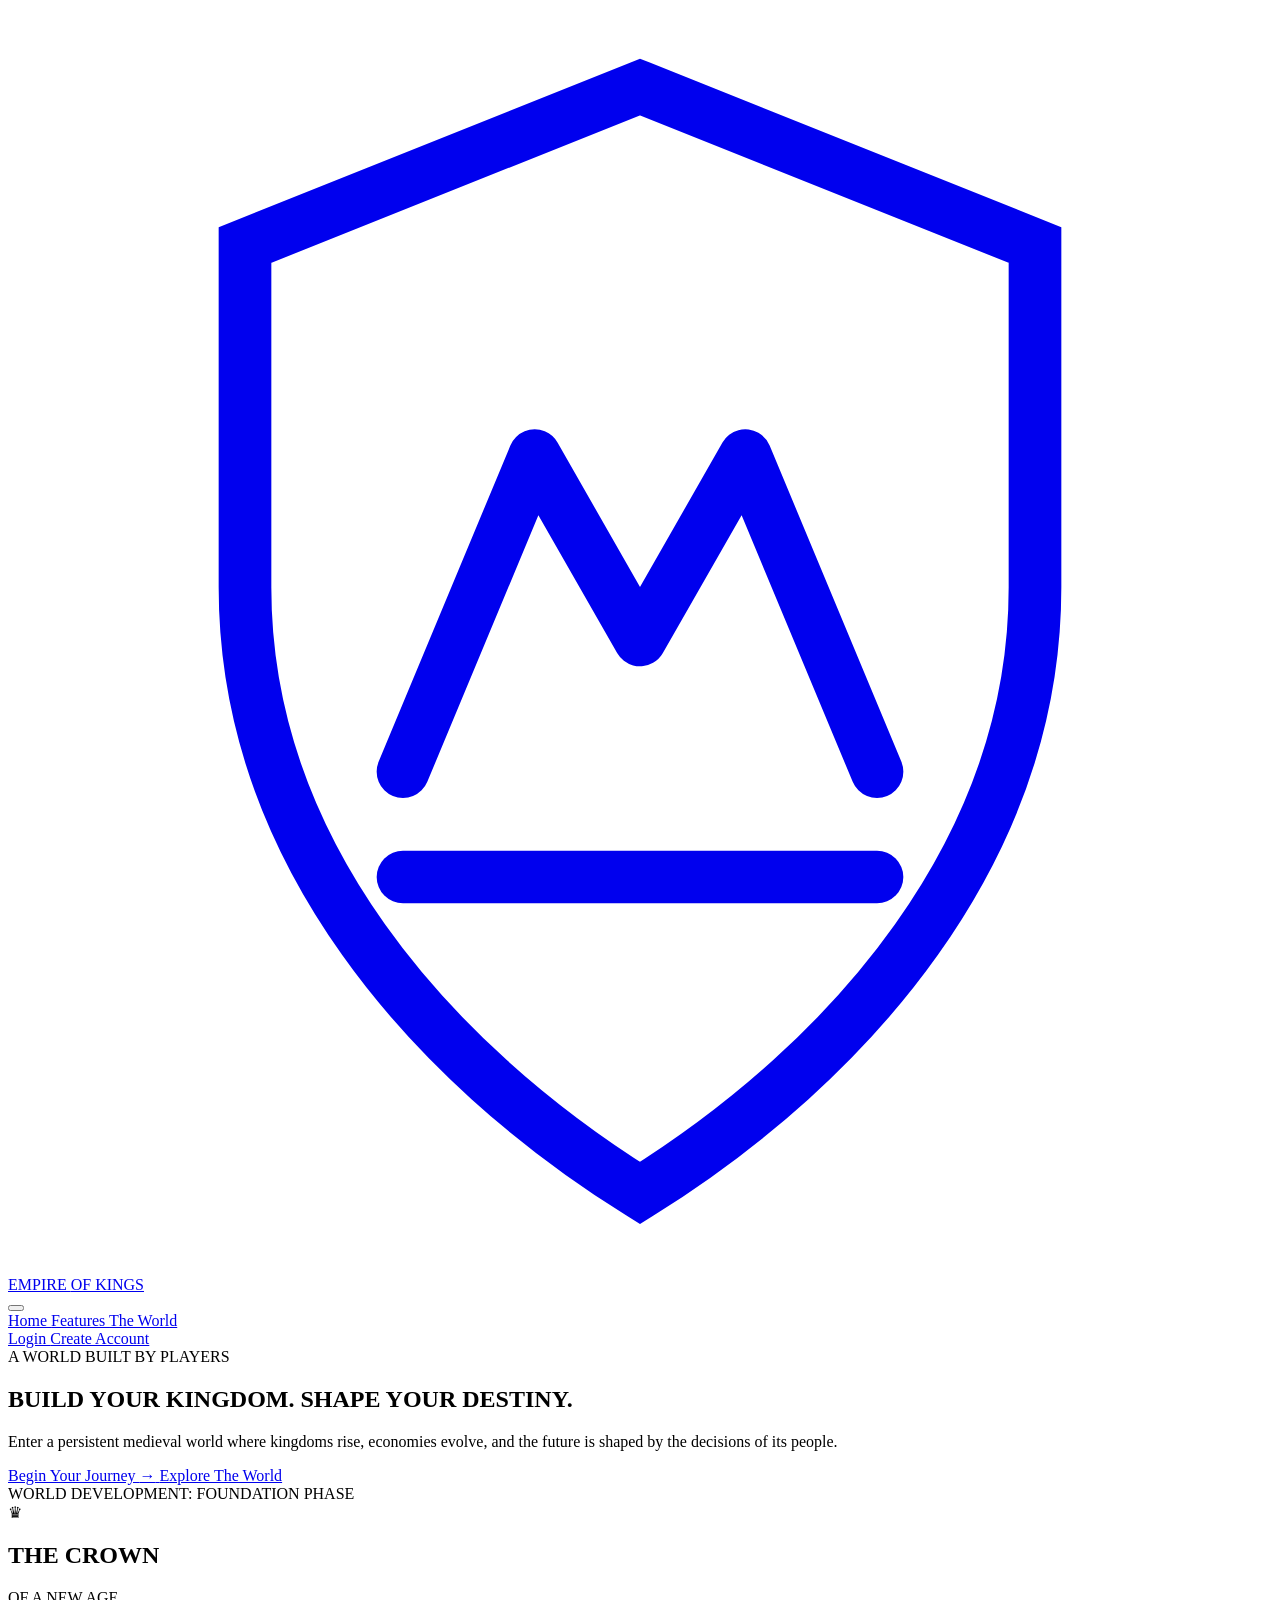
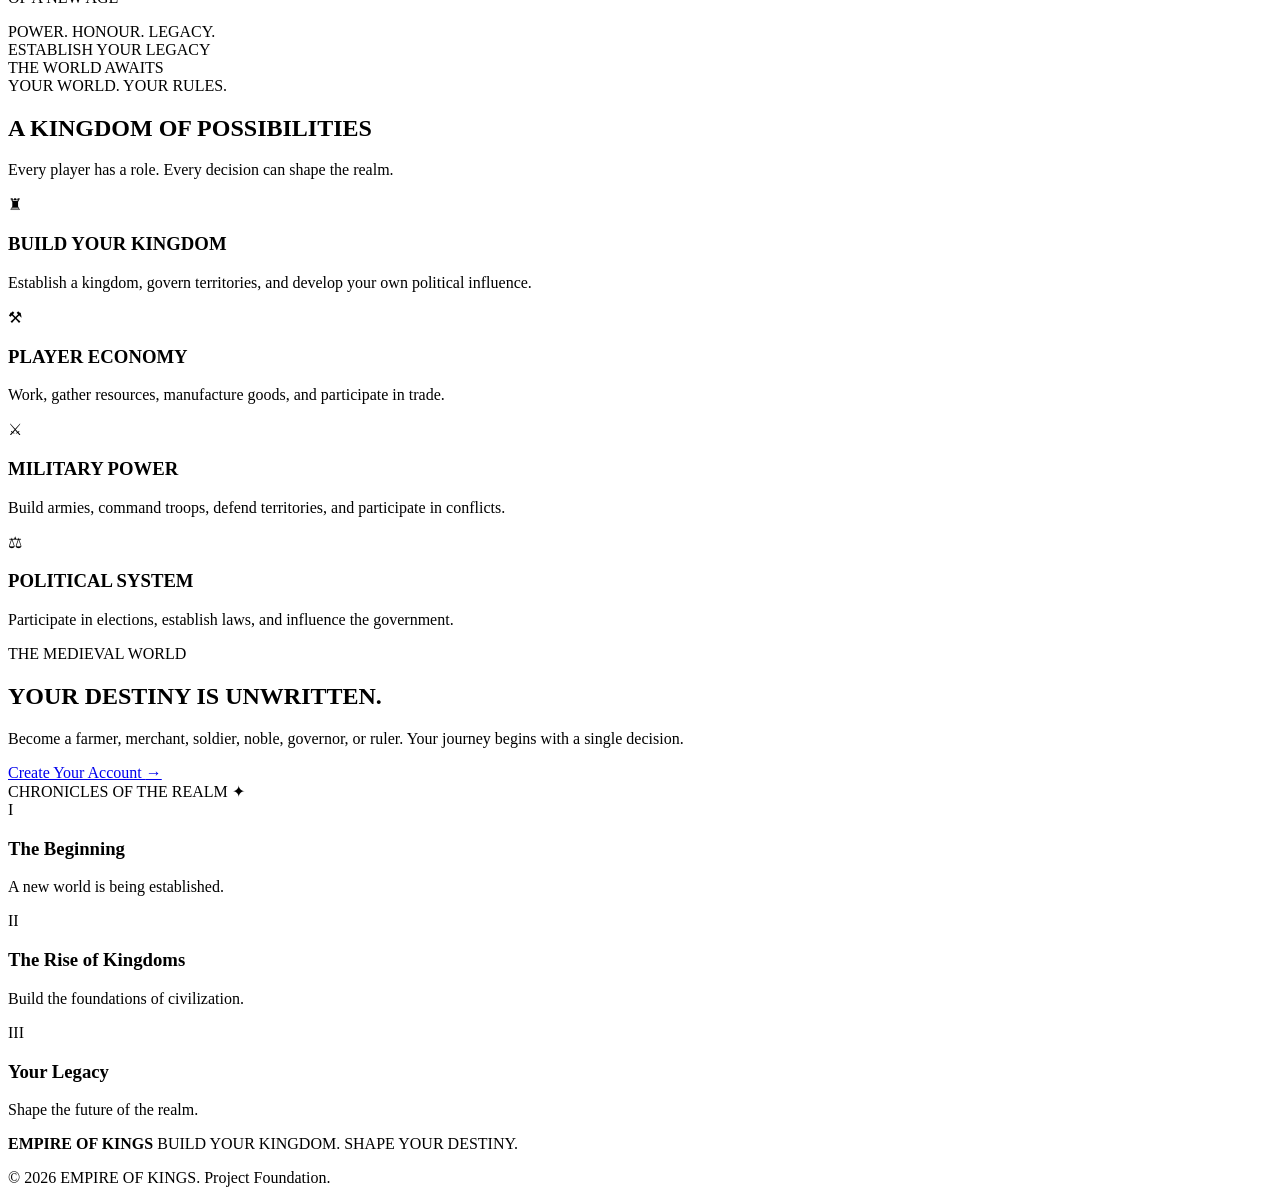
==== index.html @ ef38a3b3 "Create index.html" ====
<!DOCTYPE html>
<html lang="en">

<head>

    <meta charset="UTF-8">

    <meta
        name="viewport"
        content="width=device-width, initial-scale=1.0"
    >

    <meta
        name="theme-color"
        content="#101827"
    >

    <meta
        name="description"
        content="EMPIRE OF KINGS - Build Your Kingdom. Shape Your Destiny."
    >

    <title>EMPIRE OF KINGS</title>

    <link
        rel="stylesheet"
        href="css/style.css"
    >

    <script
        src="js/app.js"
        defer
    ></script>

</head>

<body>

<!-- HEADER -->

<header class="site-header">

    <div class="container header-content">

        <a
            href="index.html"
            class="brand"
        >

            <div class="brand-symbol">

                <svg
                    viewBox="0 0 48 48"
                    fill="none"
                    xmlns="http://www.w3.org/2000/svg"
                >

                    <path
                        d="M24 3L39 9V22C39 32 32 40 24 45C16 40 9 32 9 22V9L24 3Z"
                        stroke="currentColor"
                        stroke-width="2"
                    />

                    <path
                        d="M15 29L20 17L24 24L28 17L33 29"
                        stroke="currentColor"
                        stroke-width="2"
                        stroke-linecap="round"
                        stroke-linejoin="round"
                    />

                    <path
                        d="M15 33H33"
                        stroke="currentColor"
                        stroke-width="2"
                        stroke-linecap="round"
                    />

                </svg>

            </div>

            <div class="brand-text">

                <span class="brand-name">
                    EMPIRE
                </span>

                <span class="brand-subtitle">
                    OF KINGS
                </span>

            </div>

        </a>


        <button
            class="menu-toggle"
            id="menuToggle"
            type="button"
            aria-label="Open navigation"
            aria-expanded="false"
        >

            <span></span>
            <span></span>
            <span></span>

        </button>


        <nav
            class="main-nav"
            id="mainNav"
        >

            <a href="#home">
                Home
            </a>

            <a href="#features">
                Features
            </a>

            <a href="#world">
                The World
            </a>

        </nav>


        <div class="header-actions">

            <a
                href="login.html"
                class="button button-outline"
            >
                Login
            </a>

            <a
                href="register.html"
                class="button button-gold"
            >
                Create Account
            </a>

        </div>

    </div>

</header>


<!-- MAIN HERO -->

<main>

    <section
        class="hero-section"
        id="home"
    >

        <div class="hero-background"></div>

        <div class="container hero-layout">

            <div class="hero-content">

                <div class="eyebrow">

                    <span class="eyebrow-line"></span>

                    A WORLD BUILT BY PLAYERS

                    <span class="eyebrow-line"></span>

                </div>


                <h1>

                    BUILD YOUR

                    <span>
                        KINGDOM.
                    </span>

                    SHAPE YOUR

                    <span>
                        DESTINY.
                    </span>

                </h1>


                <p class="hero-description">

                    Enter a persistent medieval world where
                    kingdoms rise, economies evolve, and
                    the future is shaped by the decisions
                    of its people.

                </p>


                <div class="hero-actions">

                    <a
                        href="register.html"
                        class="button button-gold button-large"
                    >

                        Begin Your Journey

                        <span>→</span>

                    </a>


                    <a
                        href="#features"
                        class="button button-outline button-large"
                    >

                        Explore The World

                    </a>

                </div>


                <div class="hero-status">

                    <span class="status-indicator"></span>

                    WORLD DEVELOPMENT:
                    FOUNDATION PHASE

                </div>

            </div>


            <!-- HERO DECORATION -->

            <div class="hero-visual">

                <div class="royal-frame">

                    <div class="royal-inner">

                        <div class="royal-crown">

                            ♛

                        </div>

                        <div class="royal-divider"></div>

                        <h2>
                            THE CROWN
                        </h2>

                        <p>
                            OF A NEW AGE
                        </p>

                        <div class="royal-divider"></div>

                        <span class="royal-motto">

                            POWER.
                            HONOUR.
                            LEGACY.

                        </span>

                    </div>

                </div>


                <div class="visual-label visual-label-top">

                    ESTABLISH YOUR LEGACY

                </div>


                <div class="visual-label visual-label-bottom">

                    THE WORLD AWAITS

                </div>

            </div>

        </div>

    </section>


    <!-- FEATURES -->

    <section
        class="section features-section"
        id="features"
    >

        <div class="container">

            <div class="section-heading">

                <span class="section-kicker">
                    YOUR WORLD. YOUR RULES.
                </span>

                <h2>
                    A KINGDOM OF POSSIBILITIES
                </h2>

                <p>

                    Every player has a role.
                    Every decision can shape the realm.

                </p>

            </div>


            <div class="feature-grid">


                <article class="feature-card">

                    <div class="feature-icon">
                        ♜
                    </div>

                    <h3>
                        BUILD YOUR KINGDOM
                    </h3>

                    <p>

                        Establish a kingdom, govern
                        territories, and develop your
                        own political influence.

                    </p>

                </article>


                <article class="feature-card">

                    <div class="feature-icon">
                        ⚒
                    </div>

                    <h3>
                        PLAYER ECONOMY
                    </h3>

                    <p>

                        Work, gather resources,
                        manufacture goods, and
                        participate in trade.

                    </p>

                </article>


                <article class="feature-card">

                    <div class="feature-icon">
                        ⚔
                    </div>

                    <h3>
                        MILITARY POWER
                    </h3>

                    <p>

                        Build armies, command troops,
                        defend territories, and
                        participate in conflicts.

                    </p>

                </article>


                <article class="feature-card">

                    <div class="feature-icon">
                        ⚖
                    </div>

                    <h3>
                        POLITICAL SYSTEM
                    </h3>

                    <p>

                        Participate in elections,
                        establish laws, and influence
                        the government.

                    </p>

                </article>


            </div>

        </div>

    </section>


    <!-- WORLD SECTION -->

    <section
        class="section world-section"
        id="world"
    >

        <div class="container world-content">

            <div>

                <span class="section-kicker">
                    THE MEDIEVAL WORLD
                </span>

                <h2>
                    YOUR DESTINY IS
                    <span>UNWRITTEN.</span>
                </h2>

                <p>

                    Become a farmer, merchant, soldier,
                    noble, governor, or ruler.

                    Your journey begins with a single
                    decision.

                </p>

                <a
                    href="register.html"
                    class="button button-gold"
                >

                    Create Your Account

                    <span>→</span>

                </a>

            </div>


            <div class="world-panel">

                <div class="world-panel-top">

                    <span>
                        CHRONICLES OF THE REALM
                    </span>

                    <span class="panel-symbol">
                        ✦
                    </span>

                </div>


                <div class="world-panel-content">

                    <div class="chronicle-item">

                        <span>
                            I
                        </span>

                        <div>

                            <h3>
                                The Beginning
                            </h3>

                            <p>
                                A new world is being established.
                            </p>

                        </div>

                    </div>


                    <div class="chronicle-item">

                        <span>
                            II
                        </span>

                        <div>

                            <h3>
                                The Rise of Kingdoms
                            </h3>

                            <p>
                                Build the foundations of civilization.
                            </p>

                        </div>

                    </div>


                    <div class="chronicle-item">

                        <span>
                            III
                        </span>

                        <div>

                            <h3>
                                Your Legacy
                            </h3>

                            <p>
                                Shape the future of the realm.
                            </p>

                        </div>

                    </div>

                </div>

            </div>

        </div>

    </section>

</main>


<!-- FOOTER -->

<footer class="site-footer">

    <div class="container footer-content">

        <div class="footer-brand">

            <strong>
                EMPIRE OF KINGS
            </strong>

            <span>
                BUILD YOUR KINGDOM. SHAPE YOUR DESTINY.
            </span>

        </div>


        <p>
            © 2026 EMPIRE OF KINGS.
            Project Foundation.
        </p>

    </div>

</footer>

</body>

  </html>
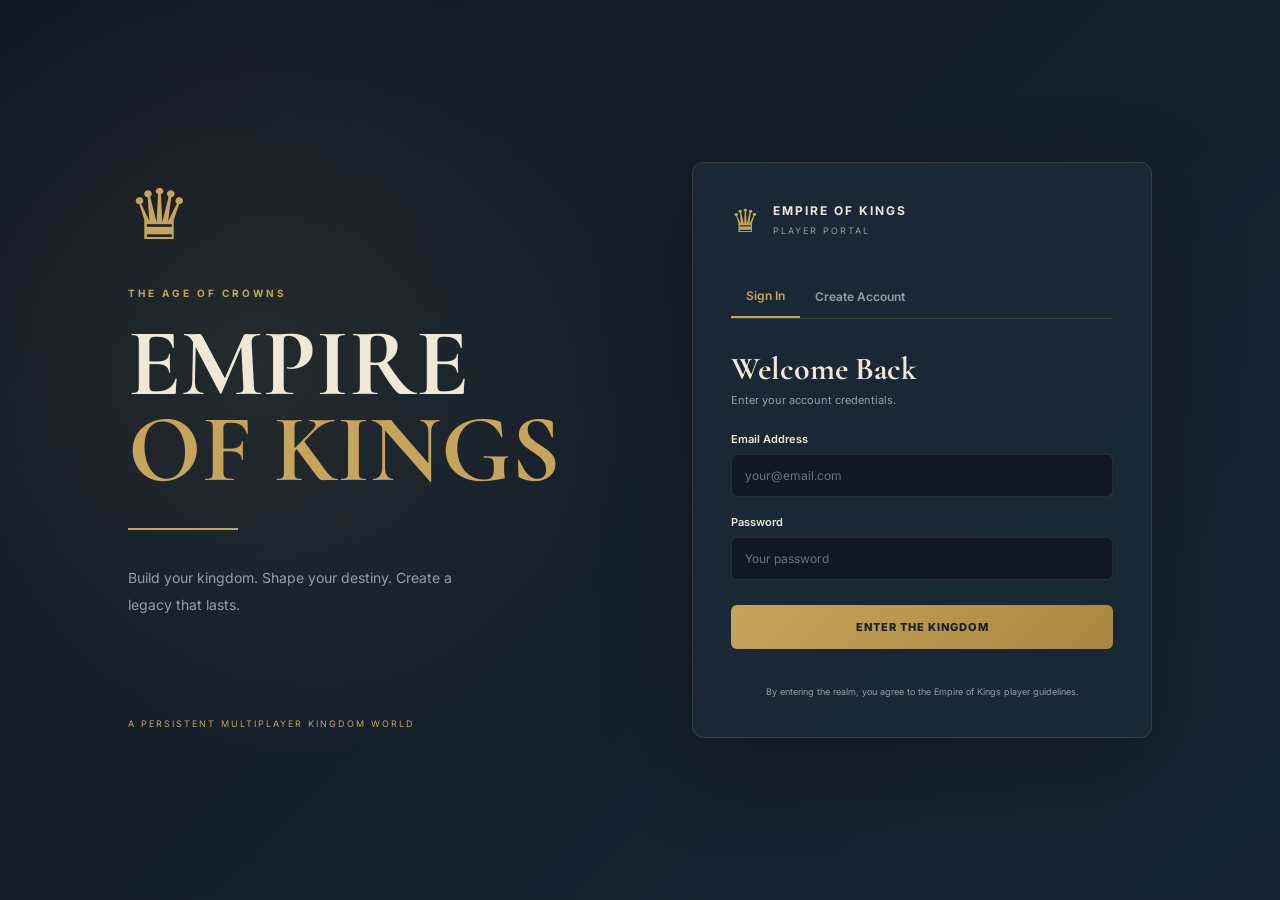
==== commit c9b35964: "Create index.html" ====
--- a/index.html
+++ b/index.html
@@ -1,5 +1,5 @@
 <!DOCTYPE html>
-<html lang="en">
+<html lang="id">
 
 <head>
 
@@ -10,584 +10,882 @@
         content="width=device-width, initial-scale=1.0"
     >
 
+    <title>Empire of Kings</title>
+
     <meta
         name="theme-color"
-        content="#101827"
+        content="#101923"
     >
 
-    <meta
-        name="description"
-        content="EMPIRE OF KINGS - Build Your Kingdom. Shape Your Destiny."
+    <link rel="preconnect" href="https://fonts.googleapis.com">
+
+    <link rel="preconnect" href="https://fonts.gstatic.com" crossorigin>
+
+    <link
+        href="https://fonts.googleapis.com/css2?family=Cormorant+Garamond:wght@500;600;700&family=Inter:wght@400;500;600;700&display=swap"
+        rel="stylesheet"
     >
 
-    <title>EMPIRE OF KINGS</title>
-
-    <link
-        rel="stylesheet"
-        href="css/style.css"
-    >
-
-    <script
-        src="js/app.js"
-        defer
-    ></script>
+    <link rel="stylesheet" href="css/styles.css">
 
 </head>
 
 <body>
 
-<!-- HEADER -->
-
-<header class="site-header">
-
-    <div class="container header-content">
-
-        <a
-            href="index.html"
-            class="brand"
-        >
-
-            <div class="brand-symbol">
-
-                <svg
-                    viewBox="0 0 48 48"
-                    fill="none"
-                    xmlns="http://www.w3.org/2000/svg"
-                >
-
-                    <path
-                        d="M24 3L39 9V22C39 32 32 40 24 45C16 40 9 32 9 22V9L24 3Z"
-                        stroke="currentColor"
-                        stroke-width="2"
-                    />
-
-                    <path
-                        d="M15 29L20 17L24 24L28 17L33 29"
-                        stroke="currentColor"
-                        stroke-width="2"
-                        stroke-linecap="round"
-                        stroke-linejoin="round"
-                    />
-
-                    <path
-                        d="M15 33H33"
-                        stroke="currentColor"
-                        stroke-width="2"
-                        stroke-linecap="round"
-                    />
-
-                </svg>
-
+
+<!-- ======================================
+     AUTHENTICATION
+====================================== -->
+
+<section id="auth-view" class="auth-view">
+
+    <div class="auth-intro">
+
+        <div class="intro-seal">♛</div>
+
+        <span class="eyebrow">
+            THE AGE OF CROWNS
+        </span>
+
+        <h1>
+            EMPIRE
+            <span>OF KINGS</span>
+        </h1>
+
+        <div class="gold-line"></div>
+
+        <p>
+            Build your kingdom.
+            Shape your destiny.
+            Create a legacy that lasts.
+        </p>
+
+        <div class="intro-footer">
+            A PERSISTENT MULTIPLAYER KINGDOM WORLD
+        </div>
+
+    </div>
+
+
+    <div class="auth-card">
+
+        <div class="auth-brand">
+
+            <span>♛</span>
+
+            <div>
+                <strong>EMPIRE OF KINGS</strong>
+                <small>PLAYER PORTAL</small>
             </div>
 
-            <div class="brand-text">
-
-                <span class="brand-name">
-                    EMPIRE
-                </span>
-
-                <span class="brand-subtitle">
-                    OF KINGS
-                </span>
+        </div>
+
+
+        <div class="auth-tabs">
+
+            <button
+                type="button"
+                class="auth-tab active"
+                data-auth-mode="login"
+            >
+                Sign In
+            </button>
+
+            <button
+                type="button"
+                class="auth-tab"
+                data-auth-mode="register"
+            >
+                Create Account
+            </button>
+
+        </div>
+
+
+        <!-- LOGIN -->
+
+        <form id="login-form">
+
+            <div class="form-heading">
+
+                <h2>Welcome Back</h2>
+
+                <p>
+                    Enter your account credentials.
+                </p>
 
             </div>
 
-        </a>
-
-
-        <button
-            class="menu-toggle"
-            id="menuToggle"
-            type="button"
-            aria-label="Open navigation"
-            aria-expanded="false"
-        >
-
-            <span></span>
-            <span></span>
-            <span></span>
-
-        </button>
-
-
-        <nav
-            class="main-nav"
-            id="mainNav"
-        >
-
-            <a href="#home">
-                Home
-            </a>
-
-            <a href="#features">
-                Features
-            </a>
-
-            <a href="#world">
-                The World
-            </a>
-
-        </nav>
-
-
-        <div class="header-actions">
-
-            <a
-                href="login.html"
-                class="button button-outline"
-            >
-                Login
-            </a>
-
-            <a
-                href="register.html"
-                class="button button-gold"
-            >
-                Create Account
-            </a>
+
+            <label>Email Address</label>
+
+            <input
+                type="email"
+                id="login-email"
+                placeholder="your@email.com"
+                autocomplete="email"
+                required
+            >
+
+
+            <label>Password</label>
+
+            <input
+                type="password"
+                id="login-password"
+                placeholder="Your password"
+                autocomplete="current-password"
+                required
+            >
+
+
+            <button
+                type="submit"
+                class="primary-button"
+            >
+                ENTER THE KINGDOM
+            </button>
+
+        </form>
+
+
+        <!-- REGISTER -->
+
+        <form id="register-form" class="hidden">
+
+            <div class="form-heading">
+
+                <h2>Begin Your Legacy</h2>
+
+                <p>
+                    Create your player identity.
+                </p>
+
+            </div>
+
+
+            <label>Username</label>
+
+            <input
+                type="text"
+                id="register-username"
+                placeholder="YourUsername"
+                maxlength="20"
+                autocomplete="username"
+                required
+            >
+
+            <small class="input-hint">
+                3–20 characters. Letters, numbers, and underscore.
+            </small>
+
+
+            <label>Email Address</label>
+
+            <input
+                type="email"
+                id="register-email"
+                placeholder="your@email.com"
+                autocomplete="email"
+                required
+            >
+
+
+            <label>Password</label>
+
+            <input
+                type="password"
+                id="register-password"
+                placeholder="Minimum 8 characters"
+                autocomplete="new-password"
+                minlength="8"
+                required
+            >
+
+
+            <label>Confirm Password</label>
+
+            <input
+                type="password"
+                id="register-confirm-password"
+                placeholder="Repeat your password"
+                autocomplete="new-password"
+                required
+            >
+
+
+            <button
+                type="submit"
+                class="primary-button"
+            >
+                CREATE ACCOUNT
+            </button>
+
+        </form>
+
+
+        <div
+            id="auth-message"
+            class="message"
+            aria-live="polite"
+        ></div>
+
+
+        <div class="auth-bottom">
+
+            By entering the realm, you agree to the
+            Empire of Kings player guidelines.
 
         </div>
 
     </div>
 
-</header>
-
-
-<!-- MAIN HERO -->
-
-<main>
-
-    <section
-        class="hero-section"
-        id="home"
-    >
-
-        <div class="hero-background"></div>
-
-        <div class="container hero-layout">
-
-            <div class="hero-content">
-
-                <div class="eyebrow">
-
-                    <span class="eyebrow-line"></span>
-
-                    A WORLD BUILT BY PLAYERS
-
-                    <span class="eyebrow-line"></span>
+</section>
+
+
+
+<!-- ======================================
+     MAIN APPLICATION
+====================================== -->
+
+<div id="app-view" class="hidden">
+
+
+    <!-- TOP NAVIGATION -->
+
+    <header class="topbar">
+
+        <div class="top-brand">
+
+            <span>♛</span>
+
+            <div>
+                <strong>EMPIRE OF KINGS</strong>
+                <small>REALM MANAGEMENT</small>
+            </div>
+
+        </div>
+
+
+        <div class="top-player">
+
+            <div
+                id="topbar-avatar"
+                class="mini-avatar"
+            >
+                ♛
+            </div>
+
+            <span id="topbar-player-name">
+                Player
+            </span>
+
+            <button
+                id="logout-button"
+                class="logout-button"
+            >
+                Logout
+            </button>
+
+        </div>
+
+    </header>
+
+
+
+    <!-- MAIN LAYOUT -->
+
+    <div class="app-layout">
+
+
+        <!-- SIDEBAR -->
+
+        <aside class="sidebar">
+
+            <div class="sidebar-title">
+                MAIN MENU
+            </div>
+
+
+            <button
+                class="nav-button active"
+                data-page="overview"
+            >
+                <span>◈</span>
+                Overview
+            </button>
+
+
+            <button
+                class="nav-button"
+                data-page="profile"
+            >
+                <span>♙</span>
+                Player Profile
+            </button>
+
+
+            <div class="sidebar-divider"></div>
+
+
+            <div class="sidebar-title">
+                ACCOUNT
+            </div>
+
+
+            <button
+                class="nav-button"
+                data-page="settings"
+            >
+                <span>⚙</span>
+                Settings
+            </button>
+
+
+            <div class="sidebar-footer">
+
+                <span class="online-indicator"></span>
+
+                ACCOUNT CONNECTED
+
+            </div>
+
+        </aside>
+
+
+
+        <!-- CONTENT -->
+
+        <main class="content-area">
+
+
+            <!-- OVERVIEW -->
+
+            <section
+                id="page-overview"
+                class="page active"
+            >
+
+                <div class="page-header">
+
+                    <div>
+
+                        <span class="eyebrow">
+                            PLAYER COMMAND
+                        </span>
+
+                        <h1 id="welcome-title">
+                            Welcome, Player
+                        </h1>
+
+                        <p>
+                            Your journey in the realm begins here.
+                        </p>
+
+                    </div>
+
+                    <div class="realm-badge">
+                        REALM I
+                        <span>ALPHA</span>
+                    </div>
 
                 </div>
 
 
-                <h1>
-
-                    BUILD YOUR
-
-                    <span>
-                        KINGDOM.
-                    </span>
-
-                    SHAPE YOUR
-
-                    <span>
-                        DESTINY.
-                    </span>
-
-                </h1>
-
-
-                <p class="hero-description">
-
-                    Enter a persistent medieval world where
-                    kingdoms rise, economies evolve, and
-                    the future is shaped by the decisions
-                    of its people.
-
-                </p>
-
-
-                <div class="hero-actions">
-
-                    <a
-                        href="register.html"
-                        class="button button-gold button-large"
-                    >
-
-                        Begin Your Journey
-
-                        <span>→</span>
-
-                    </a>
-
-
-                    <a
-                        href="#features"
-                        class="button button-outline button-large"
-                    >
-
-                        Explore The World
-
-                    </a>
+
+                <div class="stats-grid">
+
+
+                    <div class="stat-card">
+
+                        <span>PLAYER LEVEL</span>
+
+                        <strong id="overview-level">
+                            1
+                        </strong>
+
+                        <small>Current progression</small>
+
+                    </div>
+
+
+                    <div class="stat-card">
+
+                        <span>EXPERIENCE</span>
+
+                        <strong id="overview-xp">
+                            0
+                        </strong>
+
+                        <small>Total experience</small>
+
+                    </div>
+
+
+                    <div class="stat-card">
+
+                        <span>KINGDOM</span>
+
+                        <strong class="stat-empty">
+                            None
+                        </strong>
+
+                        <small>Independent player</small>
+
+                    </div>
+
 
                 </div>
 
 
-                <div class="hero-status">
-
-                    <span class="status-indicator"></span>
-
-                    WORLD DEVELOPMENT:
-                    FOUNDATION PHASE
+
+                <div class="overview-grid">
+
+
+                    <div class="panel player-summary">
+
+                        <div class="panel-heading">
+
+                            <h2>Player Identity</h2>
+
+                            <span class="panel-tag">
+                                VERIFIED SESSION
+                            </span>
+
+                        </div>
+
+
+                        <div class="summary-content">
+
+                            <div
+                                id="overview-avatar"
+                                class="large-avatar"
+                            >
+                                ♛
+                            </div>
+
+
+                            <div>
+
+                                <h2 id="overview-display-name">
+                                    Player
+                                </h2>
+
+                                <p id="overview-username">
+                                    @player
+                                </p>
+
+                            </div>
+
+                        </div>
+
+
+                        <div class="summary-divider"></div>
+
+
+                        <div class="summary-details">
+
+                            <span>PLAYER ID</span>
+
+                            <strong id="overview-player-id">
+                                --
+                            </strong>
+
+                        </div>
+
+                    </div>
+
+
+
+                    <div class="panel realm-panel">
+
+                        <div class="panel-heading">
+                            <h2>Realm Status</h2>
+                        </div>
+
+                        <div class="realm-emblem">
+                            ♛
+                        </div>
+
+                        <h2>Beyond the Crown</h2>
+
+                        <p>
+                            Your account has been created.
+                            Your kingdom journey is ready to begin.
+                        </p>
+
+                        <span class="realm-status">
+                            ● FOUNDATION ONLINE
+                        </span>
+
+                    </div>
+
 
                 </div>
 
-            </div>
-
-
-            <!-- HERO DECORATION -->
-
-            <div class="hero-visual">
-
-                <div class="royal-frame">
-
-                    <div class="royal-inner">
-
-                        <div class="royal-crown">
-
+            </section>
+
+
+
+            <!-- PROFILE -->
+
+            <section
+                id="page-profile"
+                class="page hidden"
+            >
+
+                <div class="page-header">
+
+                    <div>
+
+                        <span class="eyebrow">
+                            PLAYER RECORD
+                        </span>
+
+                        <h1>Player Profile</h1>
+
+                        <p>
+                            Your identity and account information.
+                        </p>
+
+                    </div>
+
+                </div>
+
+
+
+                <div class="panel profile-panel">
+
+
+                    <div class="profile-hero">
+
+                        <div
+                            id="profile-avatar"
+                            class="profile-avatar"
+                        >
                             ♛
-
-                        </div>
-
-                        <div class="royal-divider"></div>
-
-                        <h2>
-                            THE CROWN
-                        </h2>
+                        </div>
+
+
+                        <div>
+
+                            <h2 id="profile-display-name">
+                                Player
+                            </h2>
+
+                            <p id="profile-username">
+                                @player
+                            </p>
+
+                            <span class="profile-status">
+                                ● ACTIVE PLAYER
+                            </span>
+
+                        </div>
+
+                    </div>
+
+
+                    <div class="summary-divider"></div>
+
+
+                    <div class="profile-grid">
+
+
+                        <div class="profile-field">
+
+                            <span>PLAYER ID</span>
+
+                            <strong id="profile-player-id">
+                                --
+                            </strong>
+
+                        </div>
+
+
+                        <div class="profile-field">
+
+                            <span>ACCOUNT EMAIL</span>
+
+                            <strong id="profile-email">
+                                --
+                            </strong>
+
+                        </div>
+
+
+                        <div class="profile-field">
+
+                            <span>ACCOUNT LEVEL</span>
+
+                            <strong id="profile-level">
+                                1
+                            </strong>
+
+                        </div>
+
+
+                        <div class="profile-field">
+
+                            <span>EXPERIENCE</span>
+
+                            <strong id="profile-xp">
+                                0
+                            </strong>
+
+                        </div>
+
+
+                        <div class="profile-field">
+
+                            <span>ACCOUNT CREATED</span>
+
+                            <strong id="profile-created">
+                                --
+                            </strong>
+
+                        </div>
+
+
+                        <div class="profile-field">
+
+                            <span>INTERNAL UUID</span>
+
+                            <strong id="profile-uuid">
+                                --
+                            </strong>
+
+                        </div>
+
+
+                    </div>
+
+
+                    <div class="summary-divider"></div>
+
+
+                    <div class="bio-section">
+
+                        <span>PLAYER BIO</span>
+
+                        <p id="profile-bio">
+                            No biography yet.
+                        </p>
+
+                    </div>
+
+                </div>
+
+            </section>
+
+
+
+            <!-- SETTINGS -->
+
+            <section
+                id="page-settings"
+                class="page hidden"
+            >
+
+                <div class="page-header">
+
+                    <div>
+
+                        <span class="eyebrow">
+                            ACCOUNT MANAGEMENT
+                        </span>
+
+                        <h1>Account Settings</h1>
 
                         <p>
-                            OF A NEW AGE
+                            Manage your player identity.
                         </p>
 
-                        <div class="royal-divider"></div>
-
-                        <span class="royal-motto">
-
-                            POWER.
-                            HONOUR.
-                            LEGACY.
-
-                        </span>
-
                     </div>
 
                 </div>
 
 
-                <div class="visual-label visual-label-top">
-
-                    ESTABLISH YOUR LEGACY
+
+                <div class="panel settings-panel">
+
+                    <div class="panel-heading">
+
+                        <h2>Player Customization</h2>
+
+                    </div>
+
+
+                    <form id="profile-form">
+
+
+                        <label>Username</label>
+
+                        <input
+                            type="text"
+                            id="edit-username"
+                            maxlength="20"
+                            required
+                        >
+
+
+                        <label>Display Name</label>
+
+                        <input
+                            type="text"
+                            id="edit-display-name"
+                            maxlength="28"
+                            required
+                        >
+
+
+                        <label>Biography</label>
+
+                        <textarea
+                            id="edit-bio"
+                            maxlength="180"
+                            rows="4"
+                            placeholder="Tell the realm about yourself..."
+                        ></textarea>
+
+                        <small class="input-hint">
+                            Maximum 180 characters.
+                        </small>
+
+
+                        <div class="customization-grid">
+
+
+                            <div>
+
+                                <label>Avatar Symbol</label>
+
+                                <select id="edit-avatar-symbol">
+
+                                    <option value="♛">♛ Crown</option>
+
+                                    <option value="⚜">⚜ Fleur</option>
+
+                                    <option value="✦">✦ Star</option>
+
+                                    <option value="♜">♜ Tower</option>
+
+                                    <option value="❖">❖ Diamond</option>
+
+                                    <option value="✧">✧ Radiance</option>
+
+                                </select>
+
+                            </div>
+
+
+                            <div>
+
+                                <label>Avatar Color</label>
+
+                                <select id="edit-avatar-color">
+
+                                    <option value="#C6A45B">Antique Gold</option>
+
+                                    <option value="#426B91">Royal Blue</option>
+
+                                    <option value="#3C8069">Emerald</option>
+
+                                    <option value="#873F48">Crimson</option>
+
+                                    <option value="#77718F">Amethyst</option>
+
+                                    <option value="#A77B45">Bronze</option>
+
+                                </select>
+
+                            </div>
+
+
+                        </div>
+
+
+                        <button
+                            type="submit"
+                            class="primary-button settings-button"
+                        >
+                            SAVE PROFILE
+                        </button>
+
+
+                    </form>
 
                 </div>
 
 
-                <div class="visual-label visual-label-bottom">
-
-                    THE WORLD AWAITS
+
+                <div class="panel settings-panel password-panel">
+
+                    <div class="panel-heading">
+
+                        <h2>Security</h2>
+
+                    </div>
+
+
+                    <form id="change-password-form">
+
+                        <label>New Password</label>
+
+                        <input
+                            type="password"
+                            id="new-password"
+                            minlength="8"
+                            autocomplete="new-password"
+                            required
+                        >
+
+
+                        <label>Confirm New Password</label>
+
+                        <input
+                            type="password"
+                            id="confirm-password"
+                            minlength="8"
+                            autocomplete="new-password"
+                            required
+                        >
+
+
+                        <button
+                            type="submit"
+                            class="secondary-button"
+                        >
+                            UPDATE PASSWORD
+                        </button>
+
+                    </form>
 
                 </div>
 
-            </div>
-
-        </div>
-
-    </section>
-
-
-    <!-- FEATURES -->
-
-    <section
-        class="section features-section"
-        id="features"
-    >
-
-        <div class="container">
-
-            <div class="section-heading">
-
-                <span class="section-kicker">
-                    YOUR WORLD. YOUR RULES.
-                </span>
-
-                <h2>
-                    A KINGDOM OF POSSIBILITIES
-                </h2>
-
-                <p>
-
-                    Every player has a role.
-                    Every decision can shape the realm.
-
-                </p>
-
-            </div>
-
-
-            <div class="feature-grid">
-
-
-                <article class="feature-card">
-
-                    <div class="feature-icon">
-                        ♜
-                    </div>
-
-                    <h3>
-                        BUILD YOUR KINGDOM
-                    </h3>
-
-                    <p>
-
-                        Establish a kingdom, govern
-                        territories, and develop your
-                        own political influence.
-
-                    </p>
-
-                </article>
-
-
-                <article class="feature-card">
-
-                    <div class="feature-icon">
-                        ⚒
-                    </div>
-
-                    <h3>
-                        PLAYER ECONOMY
-                    </h3>
-
-                    <p>
-
-                        Work, gather resources,
-                        manufacture goods, and
-                        participate in trade.
-
-                    </p>
-
-                </article>
-
-
-                <article class="feature-card">
-
-                    <div class="feature-icon">
-                        ⚔
-                    </div>
-
-                    <h3>
-                        MILITARY POWER
-                    </h3>
-
-                    <p>
-
-                        Build armies, command troops,
-                        defend territories, and
-                        participate in conflicts.
-
-                    </p>
-
-                </article>
-
-
-                <article class="feature-card">
-
-                    <div class="feature-icon">
-                        ⚖
-                    </div>
-
-                    <h3>
-                        POLITICAL SYSTEM
-                    </h3>
-
-                    <p>
-
-                        Participate in elections,
-                        establish laws, and influence
-                        the government.
-
-                    </p>
-
-                </article>
-
-
-            </div>
-
-        </div>
-
-    </section>
-
-
-    <!-- WORLD SECTION -->
-
-    <section
-        class="section world-section"
-        id="world"
-    >
-
-        <div class="container world-content">
-
-            <div>
-
-                <span class="section-kicker">
-                    THE MEDIEVAL WORLD
-                </span>
-
-                <h2>
-                    YOUR DESTINY IS
-                    <span>UNWRITTEN.</span>
-                </h2>
-
-                <p>
-
-                    Become a farmer, merchant, soldier,
-                    noble, governor, or ruler.
-
-                    Your journey begins with a single
-                    decision.
-
-                </p>
-
-                <a
-                    href="register.html"
-                    class="button button-gold"
-                >
-
-                    Create Your Account
-
-                    <span>→</span>
-
-                </a>
-
-            </div>
-
-
-            <div class="world-panel">
-
-                <div class="world-panel-top">
-
-                    <span>
-                        CHRONICLES OF THE REALM
-                    </span>
-
-                    <span class="panel-symbol">
-                        ✦
-                    </span>
-
-                </div>
-
-
-                <div class="world-panel-content">
-
-                    <div class="chronicle-item">
-
-                        <span>
-                            I
-                        </span>
-
-                        <div>
-
-                            <h3>
-                                The Beginning
-                            </h3>
-
-                            <p>
-                                A new world is being established.
-                            </p>
-
-                        </div>
-
-                    </div>
-
-
-                    <div class="chronicle-item">
-
-                        <span>
-                            II
-                        </span>
-
-                        <div>
-
-                            <h3>
-                                The Rise of Kingdoms
-                            </h3>
-
-                            <p>
-                                Build the foundations of civilization.
-                            </p>
-
-                        </div>
-
-                    </div>
-
-
-                    <div class="chronicle-item">
-
-                        <span>
-                            III
-                        </span>
-
-                        <div>
-
-                            <h3>
-                                Your Legacy
-                            </h3>
-
-                            <p>
-                                Shape the future of the realm.
-                            </p>
-
-                        </div>
-
-                    </div>
-
-                </div>
-
-            </div>
-
-        </div>
-
-    </section>
-
-</main>
-
-
-<!-- FOOTER -->
-
-<footer class="site-footer">
-
-    <div class="container footer-content">
-
-        <div class="footer-brand">
-
-            <strong>
-                EMPIRE OF KINGS
-            </strong>
-
-            <span>
-                BUILD YOUR KINGDOM. SHAPE YOUR DESTINY.
-            </span>
-
-        </div>
-
-
-        <p>
-            © 2026 EMPIRE OF KINGS.
-            Project Foundation.
-        </p>
+            </section>
+
+
+        </main>
 
     </div>
 
-</footer>
+</div>
+
+
+
+<!-- NOTIFICATION -->
+
+<div
+    id="toast"
+    class="toast"
+    role="status"
+    aria-live="polite"
+></div>
+
+
+<script type="module" src="js/app.js"></script>
 
 </body>
 
-  </html>
+                                   </html>
--- a/css/styles.css
+++ b/css/styles.css
@@ -0,0 +1,1639 @@
+/* ==========================================
+   EMPIRE OF KINGS
+   PHASE 1 DESIGN SYSTEM
+========================================== */
+
+:root {
+
+    --midnight: #101923;
+
+    --navy: #162330;
+
+    --panel: #1B2936;
+
+    --panel-light: #223342;
+
+    --gold: #C6A45B;
+
+    --gold-light: #E2C77F;
+
+    --ivory: #F0E8D7;
+
+    --muted: #91A0AC;
+
+    --emerald: #3C8069;
+
+    --crimson: #873F48;
+
+    --border: rgba(198,164,91,0.18);
+
+    --font-body: 'Inter', sans-serif;
+
+    --font-title: 'Cormorant Garamond', serif;
+
+}
+
+
+* {
+
+    box-sizing: border-box;
+
+    margin: 0;
+
+    padding: 0;
+
+}
+
+
+body {
+
+    background: var(--midnight);
+
+    color: var(--ivory);
+
+    font-family: var(--font-body);
+
+    min-height: 100vh;
+
+}
+
+
+button,
+input,
+textarea,
+select {
+
+    font-family: inherit;
+
+}
+
+
+button {
+
+    cursor: pointer;
+
+}
+
+
+.hidden {
+
+    display: none !important;
+
+}
+
+
+/* ==========================================
+   AUTHENTICATION
+========================================== */
+
+.auth-view {
+
+    min-height: 100vh;
+
+    display: grid;
+
+    grid-template-columns: 1fr 460px;
+
+    align-items: center;
+
+    gap: 70px;
+
+    padding: 70px 10%;
+
+    background:
+
+        radial-gradient(
+            circle at 20% 40%,
+            rgba(198,164,91,0.10),
+            transparent 35%
+        ),
+
+        linear-gradient(
+            135deg,
+            #101923,
+            #172634
+        );
+
+}
+
+
+.auth-intro {
+
+    max-width: 620px;
+
+}
+
+
+.intro-seal {
+
+    color: var(--gold);
+
+    font-size: 70px;
+
+    margin-bottom: 25px;
+
+}
+
+
+.eyebrow {
+
+    color: var(--gold);
+
+    font-size: 10px;
+
+    font-weight: 700;
+
+    letter-spacing: 3px;
+
+}
+
+
+.auth-intro h1 {
+
+    font-family: var(--font-title);
+
+    font-size: clamp(58px, 8vw, 96px);
+
+    line-height: 0.9;
+
+    margin-top: 20px;
+
+    color: var(--ivory);
+
+}
+
+
+.auth-intro h1 span {
+
+    display: block;
+
+    color: var(--gold);
+
+}
+
+
+.gold-line {
+
+    width: 110px;
+
+    height: 2px;
+
+    background: var(--gold);
+
+    margin: 35px 0;
+
+}
+
+
+.auth-intro p {
+
+    color: var(--muted);
+
+    font-size: 14px;
+
+    line-height: 1.9;
+
+    max-width: 350px;
+
+}
+
+
+.intro-footer {
+
+    margin-top: 100px;
+
+    font-size: 9px;
+
+    letter-spacing: 2px;
+
+    color: var(--gold);
+
+}
+
+
+.auth-card {
+
+    background: rgba(27,41,54,0.96);
+
+    border: 1px solid var(--border);
+
+    padding: 38px;
+
+    border-radius: 12px;
+
+    box-shadow: 0 30px 90px rgba(0,0,0,0.28);
+
+}
+
+
+.auth-brand {
+
+    display: flex;
+
+    align-items: center;
+
+    gap: 13px;
+
+    margin-bottom: 35px;
+
+}
+
+
+.auth-brand > span {
+
+    color: var(--gold);
+
+    font-size: 32px;
+
+}
+
+
+.auth-brand strong {
+
+    display: block;
+
+    font-size: 12px;
+
+    letter-spacing: 2px;
+
+}
+
+
+.auth-brand small {
+
+    color: var(--muted);
+
+    font-size: 9px;
+
+    letter-spacing: 2px;
+
+}
+
+
+.auth-tabs {
+
+    display: flex;
+
+    border-bottom: 1px solid var(--border);
+
+    margin-bottom: 30px;
+
+}
+
+
+.auth-tab {
+
+    background: none;
+
+    border: none;
+
+    color: var(--muted);
+
+    padding: 13px 15px;
+
+    font-size: 12px;
+
+    font-weight: 600;
+
+}
+
+
+.auth-tab.active {
+
+    color: var(--gold);
+
+    border-bottom: 2px solid var(--gold);
+
+}
+
+
+.form-heading {
+
+    margin-bottom: 25px;
+
+}
+
+
+.form-heading h2 {
+
+    font-family: var(--font-title);
+
+    font-size: 32px;
+
+    color: var(--ivory);
+
+}
+
+
+.form-heading p {
+
+    color: var(--muted);
+
+    font-size: 11px;
+
+    margin-top: 5px;
+
+}
+
+
+label {
+
+    display: block;
+
+    color: var(--ivory);
+
+    font-size: 11px;
+
+    margin: 18px 0 8px;
+
+    font-weight: 600;
+
+}
+
+
+input,
+textarea,
+select {
+
+    width: 100%;
+
+    background: #101923;
+
+    color: var(--ivory);
+
+    border: 1px solid rgba(255,255,255,0.09);
+
+    border-radius: 6px;
+
+    padding: 13px;
+
+    outline: none;
+
+    font-size: 12px;
+
+    transition: 0.2s;
+
+}
+
+
+input:focus,
+textarea:focus,
+select:focus {
+
+    border-color: var(--gold);
+
+    box-shadow: 0 0 0 2px rgba(198,164,91,0.08);
+
+}
+
+
+input::placeholder,
+textarea::placeholder {
+
+    color: #657583;
+
+}
+
+
+.input-hint {
+
+    display: block;
+
+    color: var(--muted);
+
+    font-size: 9px;
+
+    margin-top: 7px;
+
+}
+
+
+.primary-button {
+
+    background: linear-gradient(
+        135deg,
+        #C6A45B,
+        #A98741
+    );
+
+    border: none;
+
+    border-radius: 6px;
+
+    width: 100%;
+
+    padding: 15px;
+
+    margin-top: 25px;
+
+    color: #17202A;
+
+    font-weight: 800;
+
+    font-size: 11px;
+
+    letter-spacing: 1px;
+
+    transition: 0.2s;
+
+}
+
+
+.primary-button:hover {
+
+    filter: brightness(1.12);
+
+    transform: translateY(-1px);
+
+}
+
+
+.secondary-button {
+
+    background: var(--panel-light);
+
+    color: var(--gold-light);
+
+    border: 1px solid var(--border);
+
+    border-radius: 6px;
+
+    padding: 14px 20px;
+
+    margin-top: 20px;
+
+    font-size: 10px;
+
+    font-weight: 700;
+
+    letter-spacing: 1px;
+
+}
+
+
+.message {
+
+    margin-top: 16px;
+
+    font-size: 11px;
+
+    line-height: 1.6;
+
+    color: var(--gold-light);
+
+}
+
+
+.message.error {
+
+    color: #E78B8B;
+
+}
+
+
+.auth-bottom {
+
+    color: var(--muted);
+
+    font-size: 9px;
+
+    line-height: 1.7;
+
+    text-align: center;
+
+    margin-top: 35px;
+
+}
+
+
+/* ==========================================
+   TOPBAR
+========================================== */
+
+.topbar {
+
+    height: 76px;
+
+    background: #121E29;
+
+    border-bottom: 1px solid var(--border);
+
+    display: flex;
+
+    align-items: center;
+
+    justify-content: space-between;
+
+    padding: 0 35px;
+
+}
+
+
+.top-brand {
+
+    display: flex;
+
+    align-items: center;
+
+    gap: 12px;
+
+}
+
+
+.top-brand > span {
+
+    font-size: 34px;
+
+    color: var(--gold);
+
+}
+
+
+.top-brand strong {
+
+    font-size: 12px;
+
+    letter-spacing: 2px;
+
+}
+
+
+.top-brand small {
+
+    display: block;
+
+    color: var(--muted);
+
+    font-size: 9px;
+
+    letter-spacing: 2px;
+
+}
+
+
+.top-player {
+
+    display: flex;
+
+    align-items: center;
+
+    gap: 12px;
+
+    font-size: 11px;
+
+}
+
+
+.mini-avatar {
+
+    width: 34px;
+
+    height: 34px;
+
+    border-radius: 50%;
+
+    display: grid;
+
+    place-items: center;
+
+    color: #111923;
+
+    font-size: 18px;
+
+}
+
+
+.logout-button {
+
+    background: transparent;
+
+    border: 1px solid var(--border);
+
+    color: var(--muted);
+
+    border-radius: 5px;
+
+    padding: 9px 13px;
+
+    font-size: 10px;
+
+    margin-left: 12px;
+
+}
+
+
+/* ==========================================
+   APPLICATION LAYOUT
+========================================== */
+
+.app-layout {
+
+    display: grid;
+
+    grid-template-columns: 235px 1fr;
+
+    min-height: calc(100vh - 76px);
+
+}
+
+
+.sidebar {
+
+    background: #14212D;
+
+    border-right: 1px solid var(--border);
+
+    padding: 30px 16px;
+
+    position: relative;
+
+}
+
+
+.sidebar-title {
+
+    color: var(--muted);
+
+    font-size: 9px;
+
+    letter-spacing: 2px;
+
+    padding: 12px;
+
+    margin-bottom: 8px;
+
+}
+
+
+.nav-button {
+
+    width: 100%;
+
+    display: flex;
+
+    align-items: center;
+
+    gap: 13px;
+
+    padding: 14px;
+
+    background: transparent;
+
+    border: 1px solid transparent;
+
+    color: var(--muted);
+
+    font-size: 11px;
+
+    text-align: left;
+
+    border-radius: 6px;
+
+    margin-bottom: 5px;
+
+}
+
+
+.nav-button span {
+
+    color: var(--gold);
+
+    font-size: 16px;
+
+}
+
+
+.nav-button.active {
+
+    background: rgba(198,164,91,0.09);
+
+    border-color: var(--border);
+
+    color: var(--gold-light);
+
+}
+
+
+.nav-button:hover {
+
+    color: var(--ivory);
+
+}
+
+
+.sidebar-divider {
+
+    height: 1px;
+
+    background: var(--border);
+
+    margin: 23px 10px;
+
+}
+
+
+.sidebar-footer {
+
+    position: absolute;
+
+    bottom: 30px;
+
+    left: 27px;
+
+    color: var(--muted);
+
+    font-size: 8px;
+
+    letter-spacing: 1px;
+
+}
+
+
+.online-indicator {
+
+    width: 6px;
+
+    height: 6px;
+
+    background: var(--emerald);
+
+    display: inline-block;
+
+    border-radius: 50%;
+
+    margin-right: 7px;
+
+}
+
+
+.content-area {
+
+    padding: 42px;
+
+    min-width: 0;
+
+    background:
+
+        radial-gradient(
+            circle at 80% 10%,
+            rgba(198,164,91,0.035),
+            transparent 35%
+        ),
+
+        var(--midnight);
+
+}
+
+
+.page-header {
+
+    display: flex;
+
+    justify-content: space-between;
+
+    align-items: center;
+
+    margin-bottom: 35px;
+
+}
+
+
+.page-header h1 {
+
+    font-family: var(--font-title);
+
+    font-size: 42px;
+
+    margin: 7px 0;
+
+}
+
+
+.page-header p {
+
+    font-size: 11px;
+
+    color: var(--muted);
+
+}
+
+
+.realm-badge {
+
+    border: 1px solid var(--border);
+
+    padding: 11px 16px;
+
+    border-radius: 5px;
+
+    color: var(--gold);
+
+    font-size: 9px;
+
+    letter-spacing: 1px;
+
+}
+
+
+.realm-badge span {
+
+    color: var(--muted);
+
+    margin-left: 8px;
+
+}
+
+
+/* ==========================================
+   STATISTICS
+========================================== */
+
+.stats-grid {
+
+    display: grid;
+
+    grid-template-columns: repeat(3, 1fr);
+
+    gap: 16px;
+
+    margin-bottom: 22px;
+
+}
+
+
+.stat-card {
+
+    background: var(--panel);
+
+    border: 1px solid var(--border);
+
+    border-radius: 8px;
+
+    padding: 23px;
+
+}
+
+
+.stat-card span {
+
+    font-size: 9px;
+
+    letter-spacing: 1.5px;
+
+    color: var(--muted);
+
+}
+
+
+.stat-card strong {
+
+    display: block;
+
+    font-family: var(--font-title);
+
+    font-size: 39px;
+
+    color: var(--gold-light);
+
+    margin: 9px 0 2px;
+
+}
+
+
+.stat-card small {
+
+    color: var(--muted);
+
+    font-size: 9px;
+
+}
+
+
+.stat-empty {
+
+    font-size: 27px !important;
+
+    margin-top: 14px !important;
+
+}
+
+
+/* ==========================================
+   PANELS
+========================================== */
+
+.overview-grid {
+
+    display: grid;
+
+    grid-template-columns: 1.1fr 0.9fr;
+
+    gap: 16px;
+
+}
+
+
+.panel {
+
+    background: var(--panel);
+
+    border: 1px solid var(--border);
+
+    border-radius: 8px;
+
+    padding: 25px;
+
+}
+
+
+.panel-heading {
+
+    display: flex;
+
+    justify-content: space-between;
+
+    align-items: center;
+
+    margin-bottom: 25px;
+
+}
+
+
+.panel-heading h2 {
+
+    font-family: var(--font-title);
+
+    font-size: 25px;
+
+}
+
+
+.panel-tag {
+
+    color: var(--emerald);
+
+    font-size: 8px;
+
+    letter-spacing: 1px;
+
+}
+
+
+.summary-content {
+
+    display: flex;
+
+    align-items: center;
+
+    gap: 20px;
+
+}
+
+
+.large-avatar {
+
+    width: 76px;
+
+    height: 76px;
+
+    border-radius: 50%;
+
+    display: grid;
+
+    place-items: center;
+
+    font-size: 35px;
+
+    color: #111923;
+
+    flex-shrink: 0;
+
+}
+
+
+.summary-content h2 {
+
+    font-family: var(--font-title);
+
+    font-size: 28px;
+
+}
+
+
+.summary-content p {
+
+    font-size: 11px;
+
+    color: var(--gold);
+
+    margin-top: 5px;
+
+}
+
+
+.summary-divider {
+
+    height: 1px;
+
+    background: var(--border);
+
+    margin: 23px 0;
+
+}
+
+
+.summary-details span {
+
+    color: var(--muted);
+
+    font-size: 9px;
+
+    letter-spacing: 1px;
+
+}
+
+
+.summary-details strong {
+
+    display: block;
+
+    color: var(--gold-light);
+
+    font-size: 12px;
+
+    margin-top: 8px;
+
+}
+
+
+.realm-panel {
+
+    text-align: center;
+
+}
+
+
+.realm-emblem {
+
+    color: var(--gold);
+
+    font-size: 50px;
+
+    margin: 10px 0;
+
+}
+
+
+.realm-panel h2 {
+
+    font-family: var(--font-title);
+
+    font-size: 28px;
+
+}
+
+
+.realm-panel p {
+
+    color: var(--muted);
+
+    font-size: 11px;
+
+    line-height: 1.8;
+
+    margin: 12px auto;
+
+    max-width: 270px;
+
+}
+
+
+.realm-status {
+
+    display: inline-block;
+
+    color: var(--emerald);
+
+    font-size: 8px;
+
+    letter-spacing: 1px;
+
+    margin-top: 12px;
+
+}
+
+
+/* ==========================================
+   PROFILE
+========================================== */
+
+.profile-panel {
+
+    max-width: 950px;
+
+}
+
+
+.profile-hero {
+
+    display: flex;
+
+    align-items: center;
+
+    gap: 23px;
+
+}
+
+
+.profile-avatar {
+
+    width: 90px;
+
+    height: 90px;
+
+    border-radius: 50%;
+
+    display: grid;
+
+    place-items: center;
+
+    font-size: 40px;
+
+    color: #111923;
+
+}
+
+
+.profile-hero h2 {
+
+    font-family: var(--font-title);
+
+    font-size: 34px;
+
+}
+
+
+.profile-hero p {
+
+    color: var(--gold);
+
+    font-size: 12px;
+
+    margin: 5px 0;
+
+}
+
+
+.profile-status {
+
+    color: var(--emerald);
+
+    font-size: 9px;
+
+}
+
+
+.profile-grid {
+
+    display: grid;
+
+    grid-template-columns: repeat(2, 1fr);
+
+    gap: 25px;
+
+}
+
+
+.profile-field span,
+.bio-section span {
+
+    color: var(--muted);
+
+    font-size: 9px;
+
+    display: block;
+
+    letter-spacing: 1px;
+
+    margin-bottom: 8px;
+
+}
+
+
+.profile-field strong {
+
+    font-size: 11px;
+
+    overflow-wrap: anywhere;
+
+}
+
+
+.bio-section p {
+
+    color: var(--muted);
+
+    font-size: 12px;
+
+    line-height: 1.8;
+
+}
+
+
+/* ==========================================
+   SETTINGS
+========================================== */
+
+.settings-panel {
+
+    max-width: 780px;
+
+    margin-bottom: 20px;
+
+}
+
+
+.settings-panel form {
+
+    max-width: 620px;
+
+}
+
+
+.settings-panel textarea {
+
+    resize: vertical;
+
+    min-height: 100px;
+
+}
+
+
+.customization-grid {
+
+    display: grid;
+
+    grid-template-columns: 1fr 1fr;
+
+    gap: 15px;
+
+}
+
+
+.settings-button {
+
+    max-width: 230px;
+
+}
+
+
+.password-panel {
+
+    margin-top: 20px;
+
+}
+
+
+.password-panel form {
+
+    max-width: 620px;
+
+}
+
+
+/* ==========================================
+   TOAST
+========================================== */
+
+.toast {
+
+    position: fixed;
+
+    bottom: 25px;
+
+    right: 25px;
+
+    background: #263847;
+
+    border: 1px solid var(--gold);
+
+    color: var(--ivory);
+
+    padding: 14px 20px;
+
+    border-radius: 6px;
+
+    font-size: 11px;
+
+    opacity: 0;
+
+    transform: translateY(15px);
+
+    pointer-events: none;
+
+    transition: 0.25s;
+
+    z-index: 1000;
+
+    max-width: 85vw;
+
+}
+
+
+.toast.show {
+
+    opacity: 1;
+
+    transform: translateY(0);
+
+}
+
+
+/* ==========================================
+   RESPONSIVE
+========================================== */
+
+@media (max-width: 1000px) {
+
+    .auth-view {
+
+        grid-template-columns: 1fr 420px;
+
+        gap: 30px;
+
+        padding: 40px;
+
+    }
+
+    .content-area {
+
+        padding: 25px;
+
+    }
+
+}
+
+
+@media (max-width: 760px) {
+
+    .auth-view {
+
+        grid-template-columns: 1fr;
+
+        padding: 25px 17px;
+
+        gap: 30px;
+
+    }
+
+    .auth-intro {
+
+        text-align: center;
+
+        margin: auto;
+
+    }
+
+    .intro-seal {
+
+        font-size: 45px;
+
+        margin-bottom: 12px;
+
+    }
+
+    .auth-intro h1 {
+
+        font-size: 57px;
+
+    }
+
+    .gold-line {
+
+        margin: 20px auto;
+
+    }
+
+    .auth-intro p {
+
+        margin: auto;
+
+    }
+
+    .intro-footer {
+
+        display: none;
+
+    }
+
+    .auth-card {
+
+        padding: 25px 20px;
+
+        width: 100%;
+
+        max-width: 460px;
+
+        margin: auto;
+
+    }
+
+    .topbar {
+
+        height: 65px;
+
+        padding: 0 15px;
+
+    }
+
+    .top-brand strong {
+
+        font-size: 9px;
+
+    }
+
+    .top-brand small {
+
+        font-size: 7px;
+
+    }
+
+    .top-brand > span {
+
+        font-size: 28px;
+
+    }
+
+    .top-player {
+
+        gap: 7px;
+
+        font-size: 9px;
+
+    }
+
+    .logout-button {
+
+        margin-left: 2px;
+
+        padding: 8px;
+
+        font-size: 9px;
+
+    }
+
+    .app-layout {
+
+        display: flex;
+
+        flex-direction: column;
+
+    }
+
+    .sidebar {
+
+        position: sticky;
+
+        top: 0;
+
+        z-index: 10;
+
+        display: flex;
+
+        gap: 6px;
+
+        overflow-x: auto;
+
+        padding: 9px;
+
+        border-right: none;
+
+        border-bottom: 1px solid var(--border);
+
+    }
+
+    .sidebar-title,
+    .sidebar-divider,
+    .sidebar-footer {
+
+        display: none;
+
+    }
+
+    .nav-button {
+
+        width: auto;
+
+        white-space: nowrap;
+
+        margin: 0;
+
+        padding: 12px;
+
+        font-size: 10px;
+
+    }
+
+    .content-area {
+
+        padding: 23px 15px;
+
+    }
+
+    .page-header {
+
+        align-items: flex-start;
+
+    }
+
+    .page-header h1 {
+
+        font-size: 34px;
+
+    }
+
+    .page-header p {
+
+        max-width: 230px;
+
+        line-height: 1.7;
+
+    }
+
+    .realm-badge {
+
+        font-size: 8px;
+
+        padding: 9px;
+
+    }
+
+    .stats-grid {
+
+        grid-template-columns: 1fr;
+
+        gap: 10px;
+
+    }
+
+    .stat-card {
+
+        padding: 18px;
+
+    }
+
+    .stat-card strong {
+
+        font-size: 32px;
+
+    }
+
+    .overview-grid {
+
+        grid-template-columns: 1fr;
+
+    }
+
+    .profile-grid {
+
+        grid-template-columns: 1fr;
+
+        gap: 20px;
+
+    }
+
+    .profile-hero h2 {
+
+        font-size: 27px;
+
+    }
+
+    .profile-avatar {
+
+        width: 70px;
+
+        height: 70px;
+
+        font-size: 30px;
+
+    }
+
+    .customization-grid {
+
+        grid-template-columns: 1fr;
+
+    }
+
+    .settings-button {
+
+        max-width: none;
+
+    }
+
+    .panel {
+
+        padding: 19px;
+
+    }
+
+      }
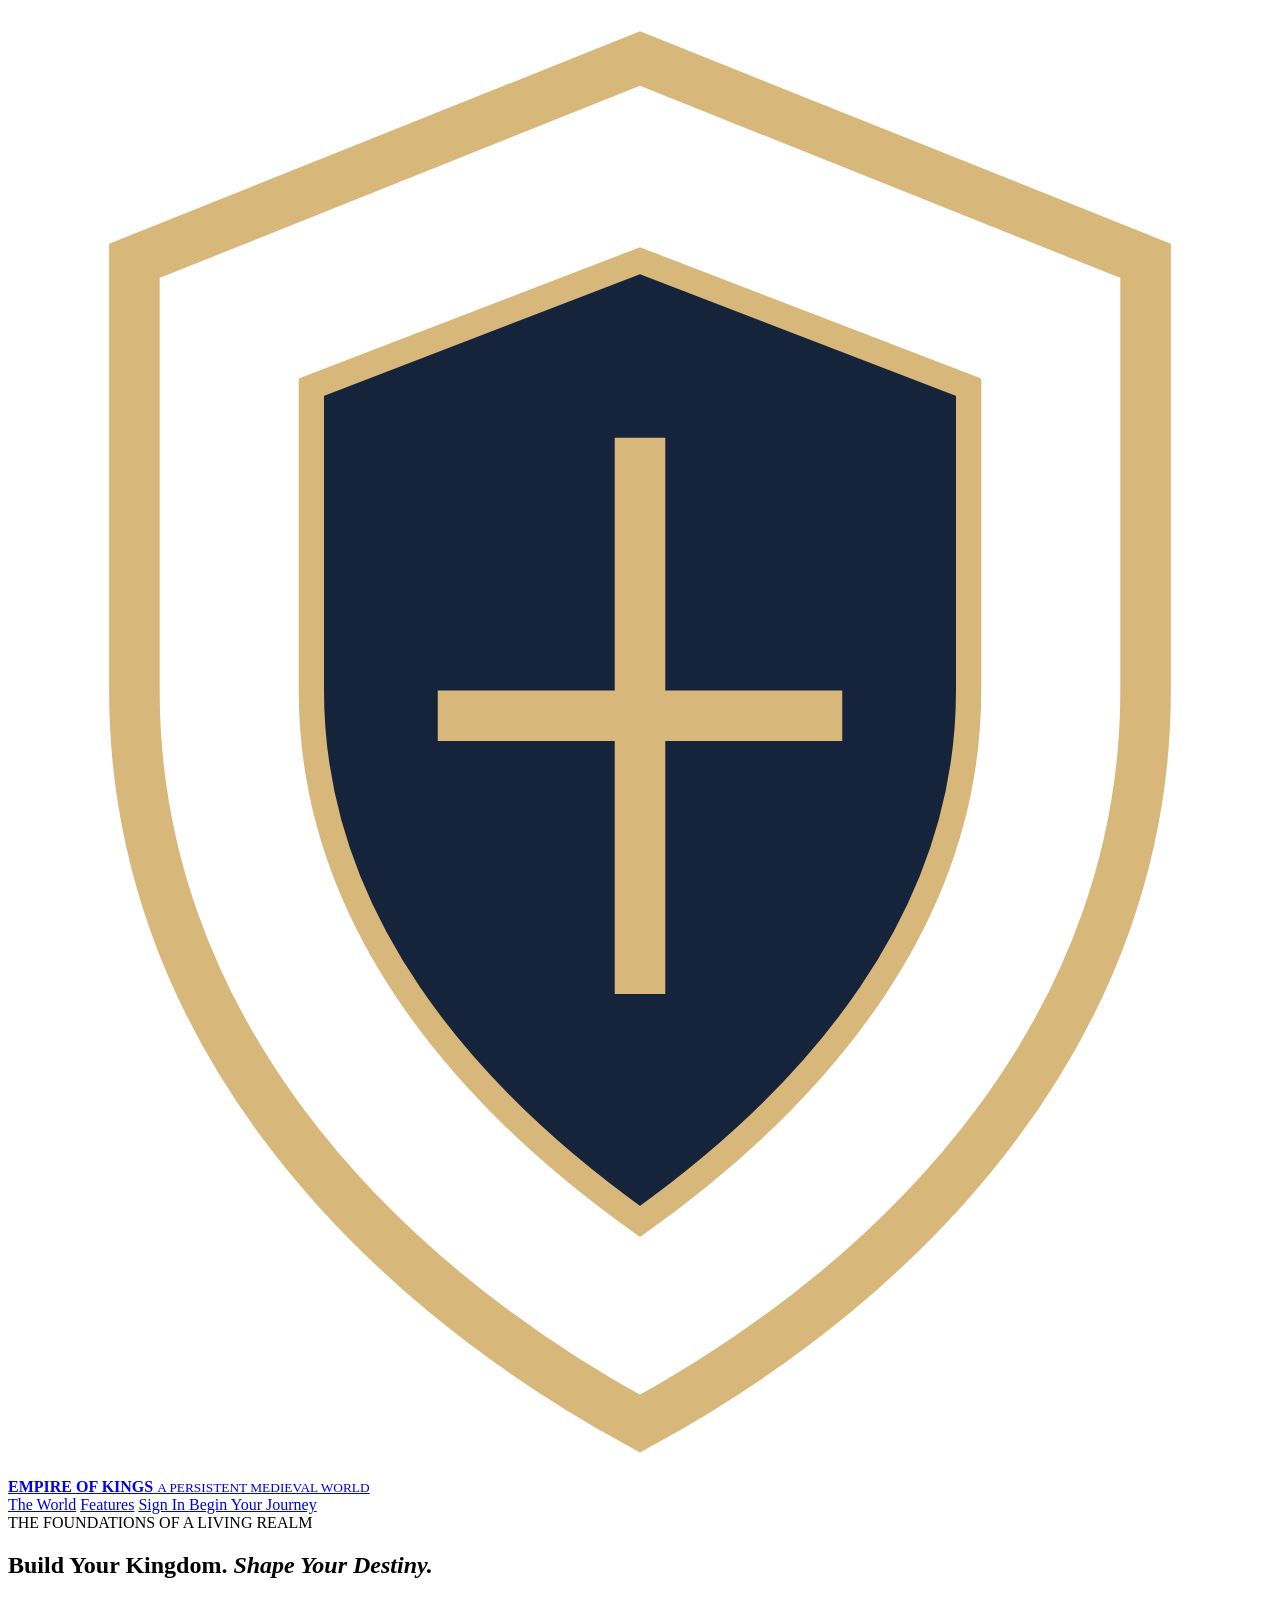
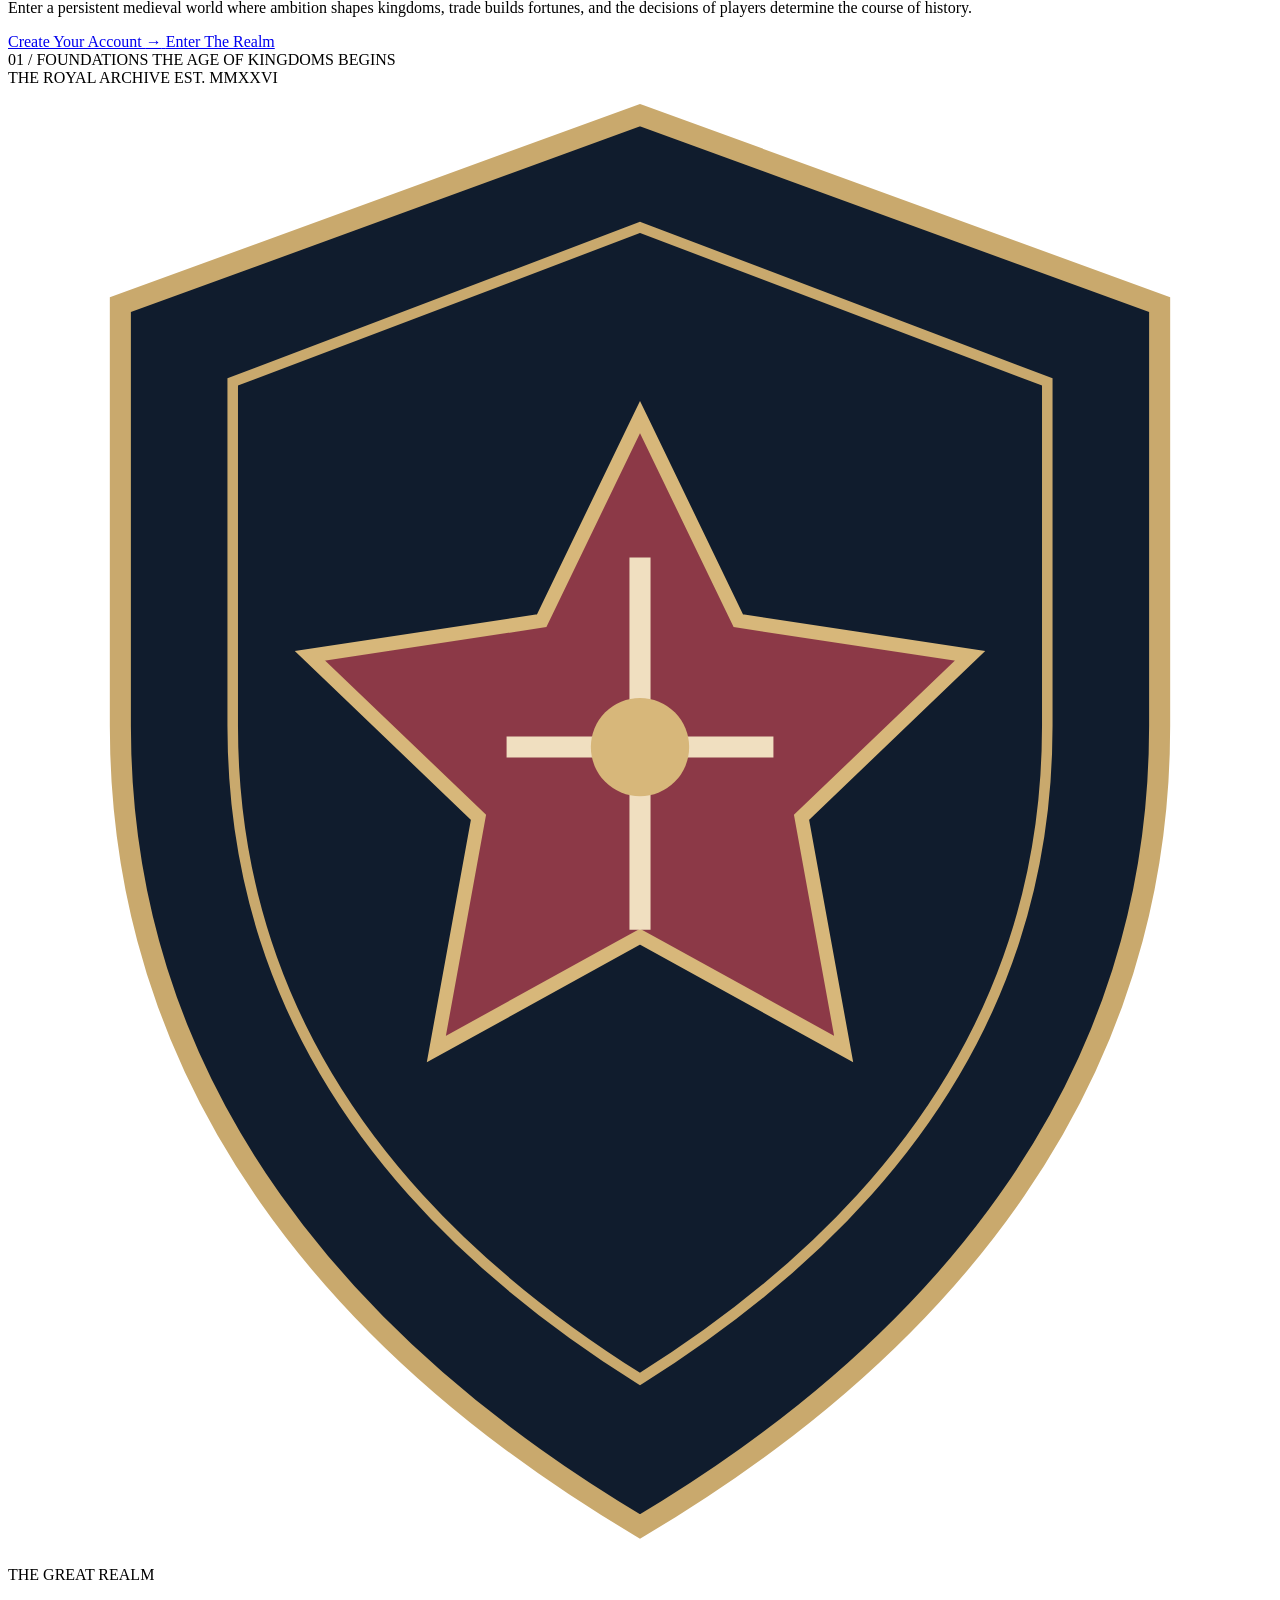
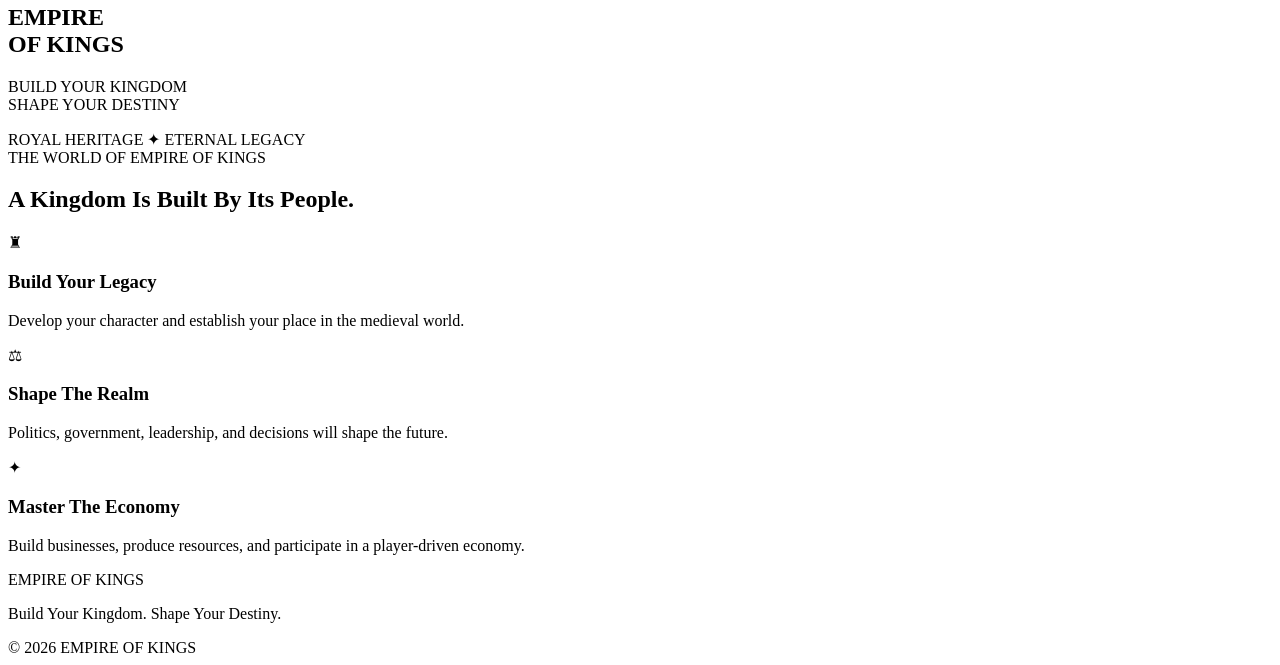
==== commit c48d632f: "Create index.html" ====
--- a/index.html
+++ b/index.html
@@ -5,887 +5,333 @@
 
     <meta charset="UTF-8">
 
-    <meta
-        name="viewport"
-        content="width=device-width, initial-scale=1.0"
-    >
-
-    <title>Empire of Kings</title>
-
-    <meta
-        name="theme-color"
-        content="#101923"
-    >
-
-    <link rel="preconnect" href="https://fonts.googleapis.com">
-
-    <link rel="preconnect" href="https://fonts.gstatic.com" crossorigin>
-
-    <link
-        href="https://fonts.googleapis.com/css2?family=Cormorant+Garamond:wght@500;600;700&family=Inter:wght@400;500;600;700&display=swap"
-        rel="stylesheet"
-    >
-
-    <link rel="stylesheet" href="css/styles.css">
+    <meta name="viewport"
+          content="width=device-width, initial-scale=1.0">
+
+    <meta name="theme-color"
+          content="#09111f">
+
+    <title>EMPIRE OF KINGS</title>
+
+    <link rel="preconnect"
+          href="https://fonts.googleapis.com">
+
+    <link rel="preconnect"
+          href="https://fonts.gstatic.com" crossorigin>
+
+    <link href="https://fonts.googleapis.com/css2?family=Cormorant+Garamond:wght@400;500;600;700&family=Manrope:wght@400;500;600;700;800&display=swap"
+          rel="stylesheet">
+
+    <link rel="stylesheet"
+          href="css/style.css">
 
 </head>
 
 <body>
 
-
-<!-- ======================================
-     AUTHENTICATION
-====================================== -->
-
-<section id="auth-view" class="auth-view">
-
-    <div class="auth-intro">
-
-        <div class="intro-seal">♛</div>
-
-        <span class="eyebrow">
-            THE AGE OF CROWNS
-        </span>
-
-        <h1>
-            EMPIRE
-            <span>OF KINGS</span>
-        </h1>
-
-        <div class="gold-line"></div>
-
-        <p>
-            Build your kingdom.
-            Shape your destiny.
-            Create a legacy that lasts.
-        </p>
-
-        <div class="intro-footer">
-            A PERSISTENT MULTIPLAYER KINGDOM WORLD
-        </div>
+    <div class="site-shell">
+
+        <!-- NAVIGATION -->
+
+        <header class="topbar">
+
+            <a href="index.html" class="brand">
+
+                <span class="brand-crest">
+
+                    <svg viewBox="0 0 50 58"
+                         fill="none">
+
+                        <path d="M25 2L45 10V27C45 40 36 50 25 56C14 50 5 40 5 27V10L25 2Z"
+                              stroke="#D7B77A"
+                              stroke-width="2"/>
+
+                        <path d="M25 10L38 15V27C38 36 32 43 25 48C18 43 12 36 12 27V15L25 10Z"
+                              fill="#15243A"
+                              stroke="#D7B77A"/>
+
+                        <path d="M25 17V39M17 28H33"
+                              stroke="#D7B77A"
+                              stroke-width="2"/>
+
+                    </svg>
+
+                </span>
+
+                <span class="brand-copy">
+
+                    <strong>
+                        EMPIRE <span>OF KINGS</span>
+                    </strong>
+
+                    <small>
+                        A PERSISTENT MEDIEVAL WORLD
+                    </small>
+
+                </span>
+
+            </a>
+
+            <nav class="main-nav">
+
+                <a href="#world">The World</a>
+
+                <a href="#features">Features</a>
+
+                <a href="login.html"
+                   class="nav-login">
+
+                    Sign In
+
+                </a>
+
+                <a href="register.html"
+                   class="button button-small">
+
+                    Begin Your Journey
+
+                </a>
+
+            </nav>
+
+        </header>
+
+
+        <!-- HERO -->
+
+        <main class="hero">
+
+            <section class="hero-copy">
+
+                <div class="eyebrow">
+
+                    <span class="eyebrow-line"></span>
+
+                    THE FOUNDATIONS OF A LIVING REALM
+
+                </div>
+
+                <h1>
+
+                    Build Your Kingdom.
+
+                    <em>Shape Your Destiny.</em>
+
+                </h1>
+
+                <p class="hero-description">
+
+                    Enter a persistent medieval world where
+                    ambition shapes kingdoms, trade builds
+                    fortunes, and the decisions of players
+                    determine the course of history.
+
+                </p>
+
+                <div class="hero-actions">
+
+                    <a href="register.html"
+                       class="button">
+
+                        Create Your Account
+
+                        <span>→</span>
+
+                    </a>
+
+                    <a href="login.html"
+                       class="button button-outline">
+
+                        Enter The Realm
+
+                    </a>
+
+                </div>
+
+                <div class="hero-bottom">
+
+                    <span>01 / FOUNDATIONS</span>
+
+                    <span>THE AGE OF KINGDOMS BEGINS</span>
+
+                </div>
+
+            </section>
+
+
+            <!-- ROYAL VISUAL -->
+
+            <section class="hero-visual"
+                     id="world">
+
+                <div class="visual-glow"></div>
+
+                <div class="realm-frame">
+
+                    <div class="realm-top">
+
+                        <span>THE ROYAL ARCHIVE</span>
+
+                        <span>EST. MMXXVI</span>
+
+                    </div>
+
+                    <div class="realm-decoration">
+
+                        <div class="decoration-ring"></div>
+
+                        <div class="large-crest">
+
+                            <svg viewBox="0 0 180 210"
+                                 fill="none">
+
+                                <path d="M90 4L164 31V91C164 143 132 180 90 205C48 180 16 143 16 91V31L90 4Z"
+                                      fill="#101C2D"
+                                      stroke="#C9A96D"
+                                      stroke-width="3"/>
+
+                                <path d="M90 20L148 42V91C148 132 125 162 90 184C55 162 32 132 32 91V42L90 20Z"
+                                      stroke="#C9A96D"
+                                      stroke-width="1.5"/>
+
+                                <path d="M90 47L104 76L137 81L113 104L119 137L90 121L61 137L67 104L43 81L76 76L90 47Z"
+                                      fill="#8C3947"
+                                      stroke="#D7B77A"
+                                      stroke-width="2"/>
+
+                                <path d="M90 67V120M71 94H109"
+                                      stroke="#F0DFC0"
+                                      stroke-width="3"/>
+
+                                <circle cx="90"
+                                        cy="94"
+                                        r="7"
+                                        fill="#D7B77A"/>
+
+                            </svg>
+
+                        </div>
+
+                    </div>
+
+                    <div class="realm-title">
+
+                        <span>THE GREAT REALM</span>
+
+                        <h2>
+                            EMPIRE
+                            <br>
+                            <span>OF KINGS</span>
+                        </h2>
+
+                        <div class="realm-divider"></div>
+
+                        <p>
+                            BUILD YOUR KINGDOM
+                            <br>
+                            SHAPE YOUR DESTINY
+                        </p>
+
+                    </div>
+
+                    <div class="realm-bottom">
+
+                        <span>ROYAL HERITAGE</span>
+
+                        <span>✦</span>
+
+                        <span>ETERNAL LEGACY</span>
+
+                    </div>
+
+                </div>
+
+            </section>
+
+        </main>
+
+
+        <!-- FEATURES -->
+
+        <section class="features-section"
+                 id="features">
+
+            <div class="section-heading">
+
+                <span>THE WORLD OF EMPIRE OF KINGS</span>
+
+                <h2>
+                    A Kingdom Is Built By Its People.
+                </h2>
+
+            </div>
+
+            <div class="feature-grid">
+
+                <article class="feature-card">
+
+                    <div class="feature-symbol">♜</div>
+
+                    <h3>Build Your Legacy</h3>
+
+                    <p>
+                        Develop your character and establish
+                        your place in the medieval world.
+                    </p>
+
+                </article>
+
+                <article class="feature-card">
+
+                    <div class="feature-symbol">⚖</div>
+
+                    <h3>Shape The Realm</h3>
+
+                    <p>
+                        Politics, government, leadership,
+                        and decisions will shape the future.
+                    </p>
+
+                </article>
+
+                <article class="feature-card">
+
+                    <div class="feature-symbol">✦</div>
+
+                    <h3>Master The Economy</h3>
+
+                    <p>
+                        Build businesses, produce resources,
+                        and participate in a player-driven economy.
+                    </p>
+
+                </article>
+
+            </div>
+
+        </section>
+
+
+        <!-- FOOTER -->
+
+        <footer class="site-footer">
+
+            <div class="footer-brand">
+                EMPIRE OF KINGS
+            </div>
+
+            <p>
+                Build Your Kingdom. Shape Your Destiny.
+            </p>
+
+            <span>
+                © 2026 EMPIRE OF KINGS
+            </span>
+
+        </footer>
 
     </div>
 
-
-    <div class="auth-card">
-
-        <div class="auth-brand">
-
-            <span>♛</span>
-
-            <div>
-                <strong>EMPIRE OF KINGS</strong>
-                <small>PLAYER PORTAL</small>
-            </div>
-
-        </div>
-
-
-        <div class="auth-tabs">
-
-            <button
-                type="button"
-                class="auth-tab active"
-                data-auth-mode="login"
-            >
-                Sign In
-            </button>
-
-            <button
-                type="button"
-                class="auth-tab"
-                data-auth-mode="register"
-            >
-                Create Account
-            </button>
-
-        </div>
-
-
-        <!-- LOGIN -->
-
-        <form id="login-form">
-
-            <div class="form-heading">
-
-                <h2>Welcome Back</h2>
-
-                <p>
-                    Enter your account credentials.
-                </p>
-
-            </div>
-
-
-            <label>Email Address</label>
-
-            <input
-                type="email"
-                id="login-email"
-                placeholder="your@email.com"
-                autocomplete="email"
-                required
-            >
-
-
-            <label>Password</label>
-
-            <input
-                type="password"
-                id="login-password"
-                placeholder="Your password"
-                autocomplete="current-password"
-                required
-            >
-
-
-            <button
-                type="submit"
-                class="primary-button"
-            >
-                ENTER THE KINGDOM
-            </button>
-
-        </form>
-
-
-        <!-- REGISTER -->
-
-        <form id="register-form" class="hidden">
-
-            <div class="form-heading">
-
-                <h2>Begin Your Legacy</h2>
-
-                <p>
-                    Create your player identity.
-                </p>
-
-            </div>
-
-
-            <label>Username</label>
-
-            <input
-                type="text"
-                id="register-username"
-                placeholder="YourUsername"
-                maxlength="20"
-                autocomplete="username"
-                required
-            >
-
-            <small class="input-hint">
-                3–20 characters. Letters, numbers, and underscore.
-            </small>
-
-
-            <label>Email Address</label>
-
-            <input
-                type="email"
-                id="register-email"
-                placeholder="your@email.com"
-                autocomplete="email"
-                required
-            >
-
-
-            <label>Password</label>
-
-            <input
-                type="password"
-                id="register-password"
-                placeholder="Minimum 8 characters"
-                autocomplete="new-password"
-                minlength="8"
-                required
-            >
-
-
-            <label>Confirm Password</label>
-
-            <input
-                type="password"
-                id="register-confirm-password"
-                placeholder="Repeat your password"
-                autocomplete="new-password"
-                required
-            >
-
-
-            <button
-                type="submit"
-                class="primary-button"
-            >
-                CREATE ACCOUNT
-            </button>
-
-        </form>
-
-
-        <div
-            id="auth-message"
-            class="message"
-            aria-live="polite"
-        ></div>
-
-
-        <div class="auth-bottom">
-
-            By entering the realm, you agree to the
-            Empire of Kings player guidelines.
-
-        </div>
-
-    </div>
-
-</section>
-
-
-
-<!-- ======================================
-     MAIN APPLICATION
-====================================== -->
-
-<div id="app-view" class="hidden">
-
-
-    <!-- TOP NAVIGATION -->
-
-    <header class="topbar">
-
-        <div class="top-brand">
-
-            <span>♛</span>
-
-            <div>
-                <strong>EMPIRE OF KINGS</strong>
-                <small>REALM MANAGEMENT</small>
-            </div>
-
-        </div>
-
-
-        <div class="top-player">
-
-            <div
-                id="topbar-avatar"
-                class="mini-avatar"
-            >
-                ♛
-            </div>
-
-            <span id="topbar-player-name">
-                Player
-            </span>
-
-            <button
-                id="logout-button"
-                class="logout-button"
-            >
-                Logout
-            </button>
-
-        </div>
-
-    </header>
-
-
-
-    <!-- MAIN LAYOUT -->
-
-    <div class="app-layout">
-
-
-        <!-- SIDEBAR -->
-
-        <aside class="sidebar">
-
-            <div class="sidebar-title">
-                MAIN MENU
-            </div>
-
-
-            <button
-                class="nav-button active"
-                data-page="overview"
-            >
-                <span>◈</span>
-                Overview
-            </button>
-
-
-            <button
-                class="nav-button"
-                data-page="profile"
-            >
-                <span>♙</span>
-                Player Profile
-            </button>
-
-
-            <div class="sidebar-divider"></div>
-
-
-            <div class="sidebar-title">
-                ACCOUNT
-            </div>
-
-
-            <button
-                class="nav-button"
-                data-page="settings"
-            >
-                <span>⚙</span>
-                Settings
-            </button>
-
-
-            <div class="sidebar-footer">
-
-                <span class="online-indicator"></span>
-
-                ACCOUNT CONNECTED
-
-            </div>
-
-        </aside>
-
-
-
-        <!-- CONTENT -->
-
-        <main class="content-area">
-
-
-            <!-- OVERVIEW -->
-
-            <section
-                id="page-overview"
-                class="page active"
-            >
-
-                <div class="page-header">
-
-                    <div>
-
-                        <span class="eyebrow">
-                            PLAYER COMMAND
-                        </span>
-
-                        <h1 id="welcome-title">
-                            Welcome, Player
-                        </h1>
-
-                        <p>
-                            Your journey in the realm begins here.
-                        </p>
-
-                    </div>
-
-                    <div class="realm-badge">
-                        REALM I
-                        <span>ALPHA</span>
-                    </div>
-
-                </div>
-
-
-
-                <div class="stats-grid">
-
-
-                    <div class="stat-card">
-
-                        <span>PLAYER LEVEL</span>
-
-                        <strong id="overview-level">
-                            1
-                        </strong>
-
-                        <small>Current progression</small>
-
-                    </div>
-
-
-                    <div class="stat-card">
-
-                        <span>EXPERIENCE</span>
-
-                        <strong id="overview-xp">
-                            0
-                        </strong>
-
-                        <small>Total experience</small>
-
-                    </div>
-
-
-                    <div class="stat-card">
-
-                        <span>KINGDOM</span>
-
-                        <strong class="stat-empty">
-                            None
-                        </strong>
-
-                        <small>Independent player</small>
-
-                    </div>
-
-
-                </div>
-
-
-
-                <div class="overview-grid">
-
-
-                    <div class="panel player-summary">
-
-                        <div class="panel-heading">
-
-                            <h2>Player Identity</h2>
-
-                            <span class="panel-tag">
-                                VERIFIED SESSION
-                            </span>
-
-                        </div>
-
-
-                        <div class="summary-content">
-
-                            <div
-                                id="overview-avatar"
-                                class="large-avatar"
-                            >
-                                ♛
-                            </div>
-
-
-                            <div>
-
-                                <h2 id="overview-display-name">
-                                    Player
-                                </h2>
-
-                                <p id="overview-username">
-                                    @player
-                                </p>
-
-                            </div>
-
-                        </div>
-
-
-                        <div class="summary-divider"></div>
-
-
-                        <div class="summary-details">
-
-                            <span>PLAYER ID</span>
-
-                            <strong id="overview-player-id">
-                                --
-                            </strong>
-
-                        </div>
-
-                    </div>
-
-
-
-                    <div class="panel realm-panel">
-
-                        <div class="panel-heading">
-                            <h2>Realm Status</h2>
-                        </div>
-
-                        <div class="realm-emblem">
-                            ♛
-                        </div>
-
-                        <h2>Beyond the Crown</h2>
-
-                        <p>
-                            Your account has been created.
-                            Your kingdom journey is ready to begin.
-                        </p>
-
-                        <span class="realm-status">
-                            ● FOUNDATION ONLINE
-                        </span>
-
-                    </div>
-
-
-                </div>
-
-            </section>
-
-
-
-            <!-- PROFILE -->
-
-            <section
-                id="page-profile"
-                class="page hidden"
-            >
-
-                <div class="page-header">
-
-                    <div>
-
-                        <span class="eyebrow">
-                            PLAYER RECORD
-                        </span>
-
-                        <h1>Player Profile</h1>
-
-                        <p>
-                            Your identity and account information.
-                        </p>
-
-                    </div>
-
-                </div>
-
-
-
-                <div class="panel profile-panel">
-
-
-                    <div class="profile-hero">
-
-                        <div
-                            id="profile-avatar"
-                            class="profile-avatar"
-                        >
-                            ♛
-                        </div>
-
-
-                        <div>
-
-                            <h2 id="profile-display-name">
-                                Player
-                            </h2>
-
-                            <p id="profile-username">
-                                @player
-                            </p>
-
-                            <span class="profile-status">
-                                ● ACTIVE PLAYER
-                            </span>
-
-                        </div>
-
-                    </div>
-
-
-                    <div class="summary-divider"></div>
-
-
-                    <div class="profile-grid">
-
-
-                        <div class="profile-field">
-
-                            <span>PLAYER ID</span>
-
-                            <strong id="profile-player-id">
-                                --
-                            </strong>
-
-                        </div>
-
-
-                        <div class="profile-field">
-
-                            <span>ACCOUNT EMAIL</span>
-
-                            <strong id="profile-email">
-                                --
-                            </strong>
-
-                        </div>
-
-
-                        <div class="profile-field">
-
-                            <span>ACCOUNT LEVEL</span>
-
-                            <strong id="profile-level">
-                                1
-                            </strong>
-
-                        </div>
-
-
-                        <div class="profile-field">
-
-                            <span>EXPERIENCE</span>
-
-                            <strong id="profile-xp">
-                                0
-                            </strong>
-
-                        </div>
-
-
-                        <div class="profile-field">
-
-                            <span>ACCOUNT CREATED</span>
-
-                            <strong id="profile-created">
-                                --
-                            </strong>
-
-                        </div>
-
-
-                        <div class="profile-field">
-
-                            <span>INTERNAL UUID</span>
-
-                            <strong id="profile-uuid">
-                                --
-                            </strong>
-
-                        </div>
-
-
-                    </div>
-
-
-                    <div class="summary-divider"></div>
-
-
-                    <div class="bio-section">
-
-                        <span>PLAYER BIO</span>
-
-                        <p id="profile-bio">
-                            No biography yet.
-                        </p>
-
-                    </div>
-
-                </div>
-
-            </section>
-
-
-
-            <!-- SETTINGS -->
-
-            <section
-                id="page-settings"
-                class="page hidden"
-            >
-
-                <div class="page-header">
-
-                    <div>
-
-                        <span class="eyebrow">
-                            ACCOUNT MANAGEMENT
-                        </span>
-
-                        <h1>Account Settings</h1>
-
-                        <p>
-                            Manage your player identity.
-                        </p>
-
-                    </div>
-
-                </div>
-
-
-
-                <div class="panel settings-panel">
-
-                    <div class="panel-heading">
-
-                        <h2>Player Customization</h2>
-
-                    </div>
-
-
-                    <form id="profile-form">
-
-
-                        <label>Username</label>
-
-                        <input
-                            type="text"
-                            id="edit-username"
-                            maxlength="20"
-                            required
-                        >
-
-
-                        <label>Display Name</label>
-
-                        <input
-                            type="text"
-                            id="edit-display-name"
-                            maxlength="28"
-                            required
-                        >
-
-
-                        <label>Biography</label>
-
-                        <textarea
-                            id="edit-bio"
-                            maxlength="180"
-                            rows="4"
-                            placeholder="Tell the realm about yourself..."
-                        ></textarea>
-
-                        <small class="input-hint">
-                            Maximum 180 characters.
-                        </small>
-
-
-                        <div class="customization-grid">
-
-
-                            <div>
-
-                                <label>Avatar Symbol</label>
-
-                                <select id="edit-avatar-symbol">
-
-                                    <option value="♛">♛ Crown</option>
-
-                                    <option value="⚜">⚜ Fleur</option>
-
-                                    <option value="✦">✦ Star</option>
-
-                                    <option value="♜">♜ Tower</option>
-
-                                    <option value="❖">❖ Diamond</option>
-
-                                    <option value="✧">✧ Radiance</option>
-
-                                </select>
-
-                            </div>
-
-
-                            <div>
-
-                                <label>Avatar Color</label>
-
-                                <select id="edit-avatar-color">
-
-                                    <option value="#C6A45B">Antique Gold</option>
-
-                                    <option value="#426B91">Royal Blue</option>
-
-                                    <option value="#3C8069">Emerald</option>
-
-                                    <option value="#873F48">Crimson</option>
-
-                                    <option value="#77718F">Amethyst</option>
-
-                                    <option value="#A77B45">Bronze</option>
-
-                                </select>
-
-                            </div>
-
-
-                        </div>
-
-
-                        <button
-                            type="submit"
-                            class="primary-button settings-button"
-                        >
-                            SAVE PROFILE
-                        </button>
-
-
-                    </form>
-
-                </div>
-
-
-
-                <div class="panel settings-panel password-panel">
-
-                    <div class="panel-heading">
-
-                        <h2>Security</h2>
-
-                    </div>
-
-
-                    <form id="change-password-form">
-
-                        <label>New Password</label>
-
-                        <input
-                            type="password"
-                            id="new-password"
-                            minlength="8"
-                            autocomplete="new-password"
-                            required
-                        >
-
-
-                        <label>Confirm New Password</label>
-
-                        <input
-                            type="password"
-                            id="confirm-password"
-                            minlength="8"
-                            autocomplete="new-password"
-                            required
-                        >
-
-
-                        <button
-                            type="submit"
-                            class="secondary-button"
-                        >
-                            UPDATE PASSWORD
-                        </button>
-
-                    </form>
-
-                </div>
-
-            </section>
-
-
-        </main>
-
-    </div>
-
-</div>
-
-
-
-<!-- NOTIFICATION -->
-
-<div
-    id="toast"
-    class="toast"
-    role="status"
-    aria-live="polite"
-></div>
-
-
-<script type="module" src="js/app.js"></script>
-
 </body>
 
-                                   </html>
+</html>
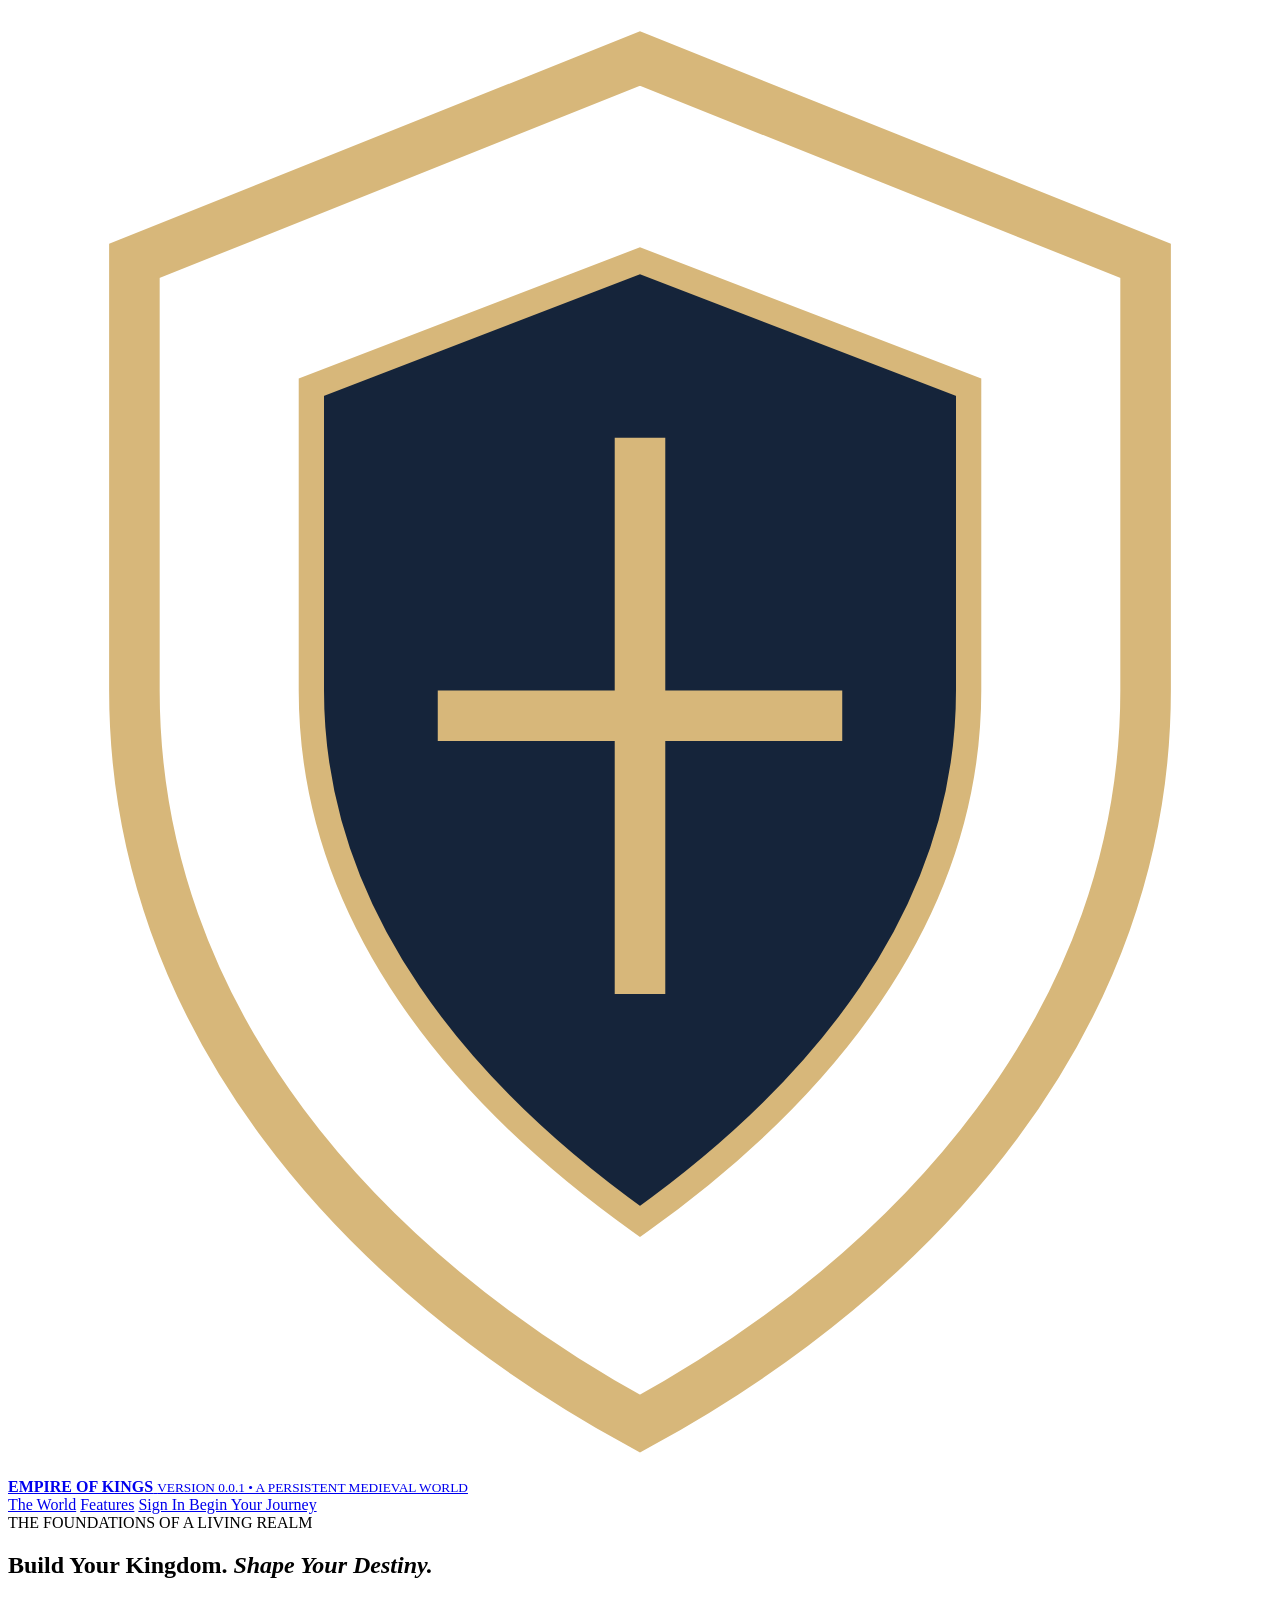
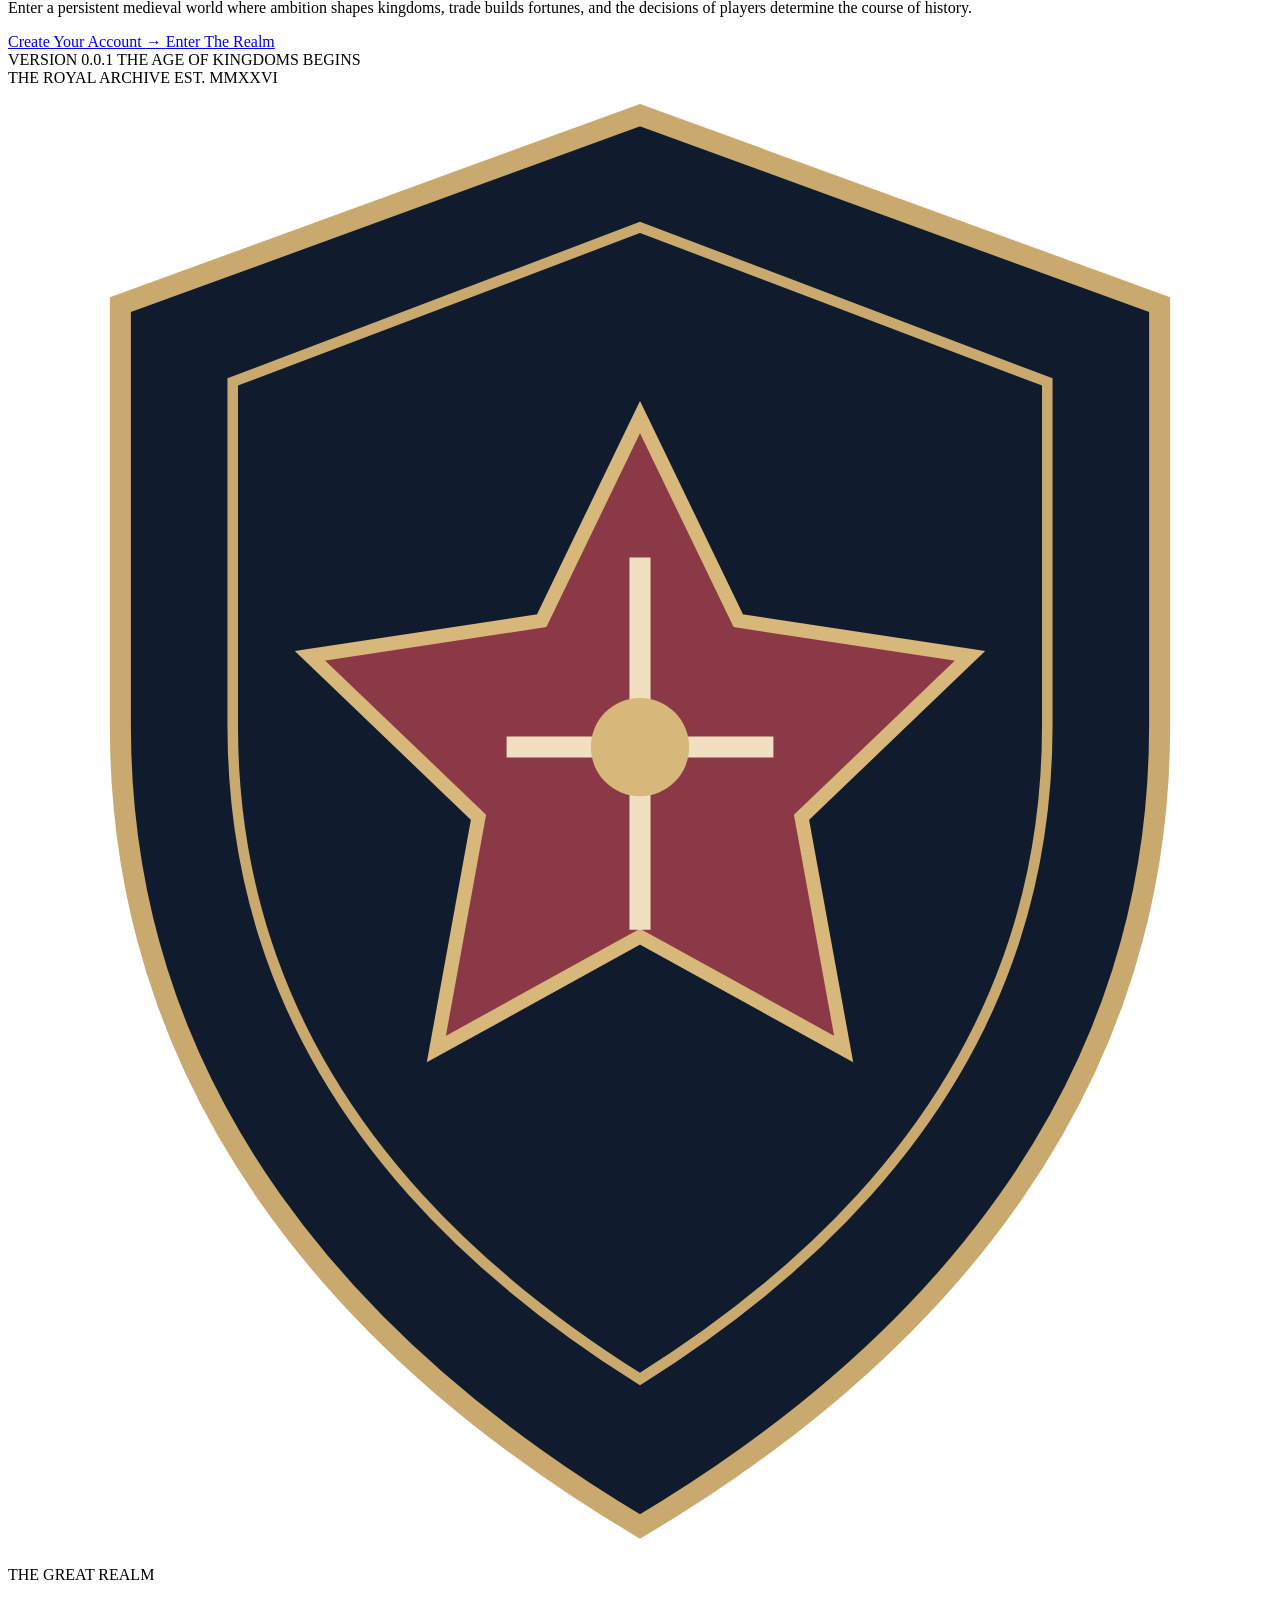
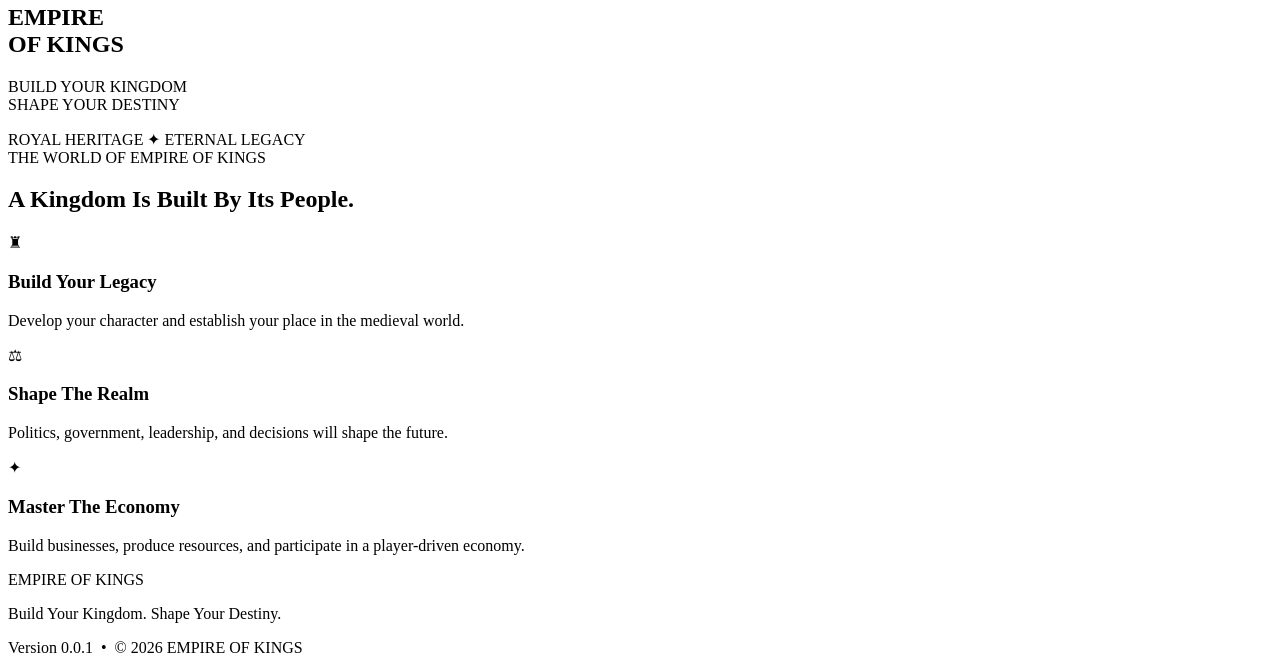
==== commit ea22446e: "Update index.html" ====
--- a/index.html
+++ b/index.html
@@ -11,7 +11,7 @@
     <meta name="theme-color"
           content="#09111f">
 
-    <title>EMPIRE OF KINGS</title>
+    <title>EMPIRE OF KINGS — Version 0.0.1</title>
 
     <link rel="preconnect"
           href="https://fonts.googleapis.com">
@@ -30,8 +30,6 @@
 <body>
 
     <div class="site-shell">
-
-        <!-- NAVIGATION -->
 
         <header class="topbar">
 
@@ -58,6 +56,7 @@
 
                 </span>
 
+
                 <span class="brand-copy">
 
                     <strong>
@@ -65,24 +64,22 @@
                     </strong>
 
                     <small>
-                        A PERSISTENT MEDIEVAL WORLD
+                        VERSION 0.0.1 • A PERSISTENT MEDIEVAL WORLD
                     </small>
 
                 </span>
 
             </a>
 
+
             <nav class="main-nav">
 
                 <a href="#world">The World</a>
 
                 <a href="#features">Features</a>
 
-                <a href="login.html"
-                   class="nav-login">
-
+                <a href="login.html" class="nav-login">
                     Sign In
-
                 </a>
 
                 <a href="register.html"
@@ -97,8 +94,6 @@
         </header>
 
 
-        <!-- HERO -->
-
         <main class="hero">
 
             <section class="hero-copy">
@@ -111,6 +106,7 @@
 
                 </div>
 
+
                 <h1>
 
                     Build Your Kingdom.
@@ -118,6 +114,7 @@
                     <em>Shape Your Destiny.</em>
 
                 </h1>
+
 
                 <p class="hero-description">
 
@@ -128,6 +125,7 @@
 
                 </p>
 
+
                 <div class="hero-actions">
 
                     <a href="register.html"
@@ -139,6 +137,7 @@
 
                     </a>
 
+
                     <a href="login.html"
                        class="button button-outline">
 
@@ -148,9 +147,10 @@
 
                 </div>
 
+
                 <div class="hero-bottom">
 
-                    <span>01 / FOUNDATIONS</span>
+                    <span>VERSION 0.0.1</span>
 
                     <span>THE AGE OF KINGDOMS BEGINS</span>
 
@@ -159,13 +159,11 @@
             </section>
 
 
-            <!-- ROYAL VISUAL -->
-
-            <section class="hero-visual"
-                     id="world">
+            <section class="hero-visual" id="world">
 
                 <div class="visual-glow"></div>
 
+
                 <div class="realm-frame">
 
                     <div class="realm-top">
@@ -176,9 +174,11 @@
 
                     </div>
 
+
                     <div class="realm-decoration">
 
                         <div class="decoration-ring"></div>
+
 
                         <div class="large-crest">
 
@@ -213,6 +213,7 @@
                         </div>
 
                     </div>
+
 
                     <div class="realm-title">
 
@@ -234,6 +235,7 @@
 
                     </div>
 
+
                     <div class="realm-bottom">
 
                         <span>ROYAL HERITAGE</span>
@@ -250,8 +252,6 @@
 
         </main>
 
-
-        <!-- FEATURES -->
 
         <section class="features-section"
                  id="features">
@@ -266,7 +266,9 @@
 
             </div>
 
+
             <div class="feature-grid">
+
 
                 <article class="feature-card">
 
@@ -281,6 +283,7 @@
 
                 </article>
 
+
                 <article class="feature-card">
 
                     <div class="feature-symbol">⚖</div>
@@ -294,6 +297,7 @@
 
                 </article>
 
+
                 <article class="feature-card">
 
                     <div class="feature-symbol">✦</div>
@@ -307,25 +311,36 @@
 
                 </article>
 
+
             </div>
 
         </section>
 
 
-        <!-- FOOTER -->
-
         <footer class="site-footer">
 
             <div class="footer-brand">
+
                 EMPIRE OF KINGS
+
             </div>
 
+
             <p>
+
                 Build Your Kingdom. Shape Your Destiny.
+
             </p>
 
+
             <span>
+
+                Version 0.0.1
+
+                &nbsp;•&nbsp;
+
                 © 2026 EMPIRE OF KINGS
+
             </span>
 
         </footer>
--- a/css/style.css
+++ b/css/style.css
@@ -0,0 +1,1926 @@
+/* ==========================================
+   EMPIRE OF KINGS
+   ROYAL COMMAND CENTER
+   VERSION 0.0.1
+========================================== */
+
+
+.eok-dashboard {
+
+    min-height: 100vh;
+
+    background:
+
+        radial-gradient(
+            circle at 70% 5%,
+            rgba(174,139,81,0.09),
+            transparent 30%
+        ),
+
+        #09111f;
+
+    color: #f2ead8;
+
+}
+
+
+/* ==========================================
+   TOPBAR
+========================================== */
+
+
+.eok-topbar {
+
+    width: 100%;
+
+    max-width: none;
+
+    padding: 18px 4%;
+
+    min-height: 78px;
+
+    background: rgba(8,16,29,0.95);
+
+    border-bottom: 1px solid rgba(201,169,109,0.2);
+
+    position: sticky;
+
+    top: 0;
+
+    z-index: 100;
+
+    backdrop-filter: blur(18px);
+
+}
+
+
+.eok-topbar-right {
+
+    display: flex;
+
+    align-items: center;
+
+    gap: 25px;
+
+}
+
+
+.eok-release {
+
+    display: flex;
+
+    align-items: center;
+
+    gap: 9px;
+
+    padding: 9px 13px;
+
+    border: 1px solid rgba(201,169,109,0.2);
+
+    color: #c9a96d;
+
+    font-size: 8px;
+
+    letter-spacing: 1px;
+
+    font-weight: 800;
+
+}
+
+
+.release-dot {
+
+    width: 6px;
+
+    height: 6px;
+
+    border-radius: 50%;
+
+    background: #c9a96d;
+
+}
+
+
+.eok-top-user {
+
+    display: flex;
+
+    align-items: center;
+
+    gap: 10px;
+
+    color: #f2ead8;
+
+    font-size: 9px;
+
+    font-weight: 800;
+
+    letter-spacing: 1px;
+
+}
+
+
+.top-user-avatar {
+
+    width: 31px;
+
+    height: 31px;
+
+    display: flex;
+
+    align-items: center;
+
+    justify-content: center;
+
+    border: 1px solid #c9a96d;
+
+    color: #d7b77a;
+
+    background: #18283c;
+
+    font-family: Georgia,serif;
+
+    font-size: 15px;
+
+}
+
+
+.eok-logout {
+
+    display: flex;
+
+    align-items: center;
+
+    gap: 10px;
+
+    padding: 11px 16px;
+
+    border: 1px solid rgba(169,89,99,0.55);
+
+    background: transparent;
+
+    color: #e2bdc1;
+
+    font-size: 8px;
+
+    letter-spacing: 1px;
+
+    font-weight: 800;
+
+    cursor: pointer;
+
+    transition: 0.2s;
+
+}
+
+
+.eok-logout:hover {
+
+    background: #713746;
+
+    color: white;
+
+}
+
+
+.eok-logout:disabled {
+
+    opacity: 0.5;
+
+    cursor: wait;
+
+}
+
+
+/* ==========================================
+   MAIN LAYOUT
+========================================== */
+
+
+.eok-dashboard-layout {
+
+    display: grid;
+
+    grid-template-columns: 248px minmax(0,1fr);
+
+    max-width: 1600px;
+
+    margin: auto;
+
+    min-height: calc(100vh - 78px);
+
+}
+
+
+.eok-sidebar {
+
+    min-height: 100%;
+
+    background: #0d192a;
+
+    border-right: 1px solid rgba(201,169,109,0.17);
+
+    padding: 33px 17px;
+
+    display: flex;
+
+    flex-direction: column;
+
+}
+
+
+.sidebar-label {
+
+    padding: 0 14px;
+
+    color: #c9a96d;
+
+    font-size: 8px;
+
+    font-weight: 800;
+
+    letter-spacing: 2px;
+
+    margin-bottom: 24px;
+
+}
+
+
+.sidebar-nav {
+
+    flex: 1;
+
+}
+
+
+.sidebar-link {
+
+    display: flex;
+
+    align-items: center;
+
+    gap: 13px;
+
+    min-height: 46px;
+
+    padding: 0 14px;
+
+    margin-bottom: 5px;
+
+    color: #9daabc;
+
+    font-size: 10px;
+
+    font-weight: 600;
+
+    transition: 0.2s;
+
+}
+
+
+.sidebar-link.active {
+
+    background: linear-gradient(
+        90deg,
+        rgba(201,169,109,0.16),
+        rgba(201,169,109,0.025)
+    );
+
+    border-left: 2px solid #c9a96d;
+
+    color: #e5cc9e;
+
+}
+
+
+.sidebar-link.disabled {
+
+    opacity: 0.52;
+
+    cursor: default;
+
+}
+
+
+.sidebar-icon {
+
+    width: 18px;
+
+    font-size: 17px;
+
+    text-align: center;
+
+    color: #c9a96d;
+
+}
+
+
+.sidebar-arrow {
+
+    margin-left: auto;
+
+    font-size: 17px;
+
+}
+
+
+.sidebar-link small {
+
+    margin-left: auto;
+
+    color: #c9a96d;
+
+    font-size: 8px;
+
+}
+
+
+.sidebar-group-label {
+
+    padding: 24px 14px 10px;
+
+    color: #738196;
+
+    font-size: 8px;
+
+    font-weight: 800;
+
+    letter-spacing: 1.6px;
+
+}
+
+
+.sidebar-bottom {
+
+    margin-top: 40px;
+
+    padding-top: 20px;
+
+    border-top: 1px solid rgba(201,169,109,0.15);
+
+}
+
+
+.sidebar-status {
+
+    display: flex;
+
+    align-items: center;
+
+    gap: 12px;
+
+    padding: 10px;
+
+    background: rgba(201,169,109,0.05);
+
+}
+
+
+.status-emblem {
+
+    font-size: 24px;
+
+    color: #d4b575;
+
+}
+
+
+.sidebar-status strong {
+
+    display: block;
+
+    color: #e1d2b6;
+
+    font-size: 8px;
+
+    letter-spacing: 1px;
+
+}
+
+
+.sidebar-status small {
+
+    display: block;
+
+    color: #7f8b9b;
+
+    font-size: 7px;
+
+    margin-top: 5px;
+
+    letter-spacing: 1px;
+
+}
+
+
+.sidebar-version {
+
+    color: #66758a;
+
+    font-size: 8px;
+
+    letter-spacing: 1px;
+
+    margin: 17px 10px 0;
+
+}
+
+
+/* ==========================================
+   MAIN AREA
+========================================== */
+
+
+.eok-main {
+
+    min-width: 0;
+
+    padding: 42px 4.2% 25px;
+
+}
+
+
+.eok-page-heading {
+
+    display: flex;
+
+    justify-content: space-between;
+
+    align-items: flex-end;
+
+    gap: 25px;
+
+    margin-bottom: 35px;
+
+}
+
+
+.eok-breadcrumb {
+
+    color: #bda16b;
+
+    font-size: 8px;
+
+    font-weight: 800;
+
+    letter-spacing: 2px;
+
+}
+
+
+.eok-breadcrumb span {
+
+    padding: 0 8px;
+
+    color: #66758a;
+
+}
+
+
+.eok-page-heading h1 {
+
+    font-family: "Cormorant Garamond",Georgia,serif;
+
+    font-size: clamp(34px,4vw,52px);
+
+    font-weight: 500;
+
+    margin-top: 15px;
+
+    line-height: 1.1;
+
+}
+
+
+.eok-page-heading h1 span {
+
+    color: #d8b980;
+
+}
+
+
+.eok-page-heading p {
+
+    margin-top: 10px;
+
+    color: #8e9bad;
+
+    font-size: 10px;
+
+    line-height: 1.8;
+
+}
+
+
+.eok-date-block {
+
+    min-width: 155px;
+
+    padding: 14px 17px;
+
+    border: 1px solid rgba(201,169,109,0.17);
+
+    background: rgba(255,255,255,0.018);
+
+}
+
+
+.eok-date-block span {
+
+    display: block;
+
+    color: #bfa16c;
+
+    font-size: 8px;
+
+    letter-spacing: 1.5px;
+
+}
+
+
+.eok-date-block strong {
+
+    display: block;
+
+    color: #e6dfcf;
+
+    font-size: 9px;
+
+    margin-top: 9px;
+
+}
+
+
+/* ==========================================
+   PLAYER IDENTITY HERO
+========================================== */
+
+
+.player-hero {
+
+    min-height: 245px;
+
+    padding: 30px 35px;
+
+    display: flex;
+
+    justify-content: space-between;
+
+    align-items: center;
+
+    gap: 25px;
+
+    position: relative;
+
+    overflow: hidden;
+
+    border: 1px solid rgba(201,169,109,0.48);
+
+    background:
+
+        linear-gradient(
+            108deg,
+            rgba(27,44,66,0.98),
+            rgba(13,25,42,0.97)
+        );
+
+}
+
+
+.player-hero::before {
+
+    content: "";
+
+    position: absolute;
+
+    inset: 8px;
+
+    border: 1px solid rgba(201,169,109,0.11);
+
+    pointer-events: none;
+
+}
+
+
+.player-hero-pattern {
+
+    position: absolute;
+
+    width: 450px;
+
+    height: 450px;
+
+    right: 150px;
+
+    top: -210px;
+
+    border: 1px solid rgba(201,169,109,0.09);
+
+    border-radius: 50%;
+
+}
+
+
+.player-hero-pattern::before {
+
+    content: "";
+
+    position: absolute;
+
+    inset: 35px;
+
+    border: 1px solid rgba(201,169,109,0.09);
+
+    border-radius: 50%;
+
+}
+
+
+.player-hero-main {
+
+    position: relative;
+
+    z-index: 2;
+
+    display: flex;
+
+    align-items: center;
+
+    gap: 30px;
+
+}
+
+
+.player-crest {
+
+    width: 120px;
+
+    flex-shrink: 0;
+
+    filter: drop-shadow(
+        0 10px 25px rgba(0,0,0,0.3)
+    );
+
+}
+
+
+.player-crest svg {
+
+    width: 100%;
+
+}
+
+
+.player-status-tag {
+
+    display: inline-flex;
+
+    align-items: center;
+
+    gap: 8px;
+
+    font-size: 8px;
+
+    color: #9ed1a6;
+
+    letter-spacing: 1.4px;
+
+    font-weight: 800;
+
+}
+
+
+.player-status-tag span {
+
+    width: 6px;
+
+    height: 6px;
+
+    border-radius: 50%;
+
+    background: #91d6a1;
+
+}
+
+
+.player-overline {
+
+    margin-top: 14px;
+
+    font-size: 8px;
+
+    color: #bfa16c;
+
+    letter-spacing: 2px;
+
+}
+
+
+.player-hero-information h2 {
+
+    font-family: "Cormorant Garamond",Georgia,serif;
+
+    font-size: 47px;
+
+    font-weight: 600;
+
+    line-height: 1.05;
+
+    margin-top: 5px;
+
+    overflow-wrap: anywhere;
+
+}
+
+
+.player-hero-information > p {
+
+    color: #aeb7c4;
+
+    font-size: 10px;
+
+    letter-spacing: 1px;
+
+    margin-top: 8px;
+
+}
+
+
+.player-id-line {
+
+    display: flex;
+
+    flex-wrap: wrap;
+
+    align-items: center;
+
+    gap: 12px;
+
+    margin-top: 23px;
+
+}
+
+
+.player-id-line span {
+
+    color: #8190a2;
+
+    font-size: 8px;
+
+    letter-spacing: 1.4px;
+
+}
+
+
+.player-id-line strong {
+
+    color: #e0c58f;
+
+    font-size: 10px;
+
+    letter-spacing: 1.3px;
+
+}
+
+
+.player-hero-side {
+
+    position: relative;
+
+    z-index: 2;
+
+    display: flex;
+
+    flex-direction: column;
+
+    align-items: center;
+
+    gap: 14px;
+
+    min-width: 140px;
+
+}
+
+
+.identity-seal {
+
+    width: 110px;
+
+    height: 110px;
+
+    border: 1px solid rgba(201,169,109,0.5);
+
+    border-radius: 50%;
+
+    display: flex;
+
+    flex-direction: column;
+
+    align-items: center;
+
+    justify-content: center;
+
+    color: #d8bb82;
+
+    text-align: center;
+
+    outline: 1px dashed rgba(201,169,109,0.25);
+
+    outline-offset: 5px;
+
+}
+
+
+.identity-seal > span {
+
+    font-size: 19px;
+
+}
+
+
+.identity-seal small {
+
+    font-size: 6px;
+
+    letter-spacing: 2px;
+
+    margin-top: 2px;
+
+}
+
+
+.identity-seal strong {
+
+    font-family: "Cormorant Garamond",Georgia,serif;
+
+    font-size: 12px;
+
+    line-height: 1;
+
+    margin-top: 4px;
+
+}
+
+
+.identity-note {
+
+    text-align: center;
+
+}
+
+
+.identity-note span {
+
+    display: block;
+
+    font-size: 7px;
+
+    letter-spacing: 1.4px;
+
+    color: #8693a3;
+
+}
+
+
+.identity-note strong {
+
+    display: block;
+
+    margin-top: 7px;
+
+    color: #e0c58f;
+
+    font-size: 9px;
+
+}
+
+
+/* ==========================================
+   SECTION HEADING
+========================================== */
+
+
+.eok-section-heading {
+
+    margin: 39px 0 19px;
+
+    display: flex;
+
+    align-items: flex-end;
+
+    justify-content: space-between;
+
+    gap: 20px;
+
+}
+
+
+.eok-section-heading > div:first-child > span {
+
+    display: block;
+
+    color: #bfa16c;
+
+    font-size: 8px;
+
+    font-weight: 800;
+
+    letter-spacing: 1.7px;
+
+}
+
+
+.eok-section-heading h2 {
+
+    font-family: "Cormorant Garamond",Georgia,serif;
+
+    font-size: 33px;
+
+    font-weight: 600;
+
+    margin-top: 5px;
+
+}
+
+
+.section-decoration {
+
+    color: rgba(201,169,109,0.48);
+
+    font-size: 9px;
+
+    letter-spacing: 2px;
+
+}
+
+
+/* ==========================================
+   STAT CARDS
+========================================== */
+
+
+.eok-stat-grid {
+
+    display: grid;
+
+    grid-template-columns: repeat(3,minmax(0,1fr));
+
+    gap: 15px;
+
+}
+
+
+.eok-stat-card {
+
+    position: relative;
+
+    padding: 23px 22px 18px;
+
+    min-height: 220px;
+
+    background: linear-gradient(
+        145deg,
+        rgba(22,38,58,0.95),
+        rgba(13,25,41,0.95)
+    );
+
+    border: 1px solid rgba(201,169,109,0.17);
+
+    transition: 0.25s;
+
+}
+
+
+.eok-stat-card:hover {
+
+    border-color: rgba(201,169,109,0.55);
+
+    transform: translateY(-3px);
+
+}
+
+
+.stat-card-top {
+
+    display: flex;
+
+    justify-content: space-between;
+
+    align-items: center;
+
+}
+
+
+.stat-card-top > span:first-child {
+
+    color: #8491a3;
+
+    font-size: 7px;
+
+    letter-spacing: 1.3px;
+
+}
+
+
+.stat-symbol {
+
+    color: #d3b67d;
+
+    font-size: 21px;
+
+}
+
+
+.stat-card-title {
+
+    font-size: 9px;
+
+    font-weight: 800;
+
+    letter-spacing: 1.2px;
+
+    color: #d5c6a8;
+
+    margin-top: 24px;
+
+}
+
+
+.stat-card-value {
+
+    font-family: "Cormorant Garamond",Georgia,serif;
+
+    font-size: 25px;
+
+    font-weight: 600;
+
+    color: #d7b77a;
+
+    margin-top: 7px;
+
+}
+
+
+.eok-stat-card p {
+
+    font-size: 9px;
+
+    color: #8d9aaa;
+
+    line-height: 1.8;
+
+    margin-top: 8px;
+
+}
+
+
+.stat-card-bottom {
+
+    display: flex;
+
+    justify-content: space-between;
+
+    align-items: center;
+
+    gap: 7px;
+
+    border-top: 1px solid rgba(201,169,109,0.13);
+
+    padding-top: 12px;
+
+    margin-top: 16px;
+
+    color: #748296;
+
+    font-size: 7px;
+
+    letter-spacing: 1px;
+
+}
+
+
+.stat-card-bottom span {
+
+    color: #c8ac76;
+
+}
+
+
+/* ==========================================
+   LOWER GRID
+========================================== */
+
+
+.eok-lower-grid {
+
+    display: grid;
+
+    grid-template-columns: 1.2fr 0.8fr;
+
+    gap: 16px;
+
+    margin-top: 18px;
+
+}
+
+
+.chronicle-card,
+.world-card {
+
+    padding: 25px;
+
+    border: 1px solid rgba(201,169,109,0.17);
+
+    background: rgba(18,32,50,0.72);
+
+}
+
+
+.lower-card-heading {
+
+    display: flex;
+
+    justify-content: space-between;
+
+    align-items: center;
+
+}
+
+
+.lower-card-heading > div > span {
+
+    font-size: 7px;
+
+    letter-spacing: 1.5px;
+
+    color: #bfa16c;
+
+}
+
+
+.lower-card-heading h2 {
+
+    font-family: "Cormorant Garamond",Georgia,serif;
+
+    font-size: 29px;
+
+    font-weight: 600;
+
+    margin-top: 5px;
+
+}
+
+
+.chronicle-icon {
+
+    color: #d3b67d;
+
+    font-size: 27px;
+
+}
+
+
+.chronicle-record {
+
+    display: flex;
+
+    gap: 16px;
+
+    padding: 19px 0;
+
+    border-top: 1px solid rgba(201,169,109,0.12);
+
+    margin-top: 20px;
+
+}
+
+
+.chronicle-marker {
+
+    width: 33px;
+
+    height: 33px;
+
+    flex-shrink: 0;
+
+    border: 1px solid #ad915d;
+
+    display: flex;
+
+    align-items: center;
+
+    justify-content: center;
+
+    color: #d7b77a;
+
+    font-size: 9px;
+
+    font-weight: 800;
+
+}
+
+
+.muted-marker {
+
+    color: #758397;
+
+    border-color: #526174;
+
+}
+
+
+.chronicle-content > span {
+
+    display: block;
+
+    color: #c4a66e;
+
+    font-size: 7px;
+
+    letter-spacing: 1.4px;
+
+}
+
+
+.chronicle-content strong {
+
+    display: block;
+
+    color: #e4dfd3;
+
+    font-size: 10px;
+
+    margin-top: 7px;
+
+}
+
+
+.chronicle-content p {
+
+    color: #8593a4;
+
+    font-size: 9px;
+
+    margin-top: 7px;
+
+    line-height: 1.7;
+
+}
+
+
+/* ==========================================
+   WORLD CARD
+========================================== */
+
+
+.world-card {
+
+    background:
+
+        radial-gradient(
+            circle at 50% 20%,
+            rgba(201,169,109,0.1),
+            transparent 45%
+        ),
+
+        #101e30;
+
+}
+
+
+.world-card-top {
+
+    display: flex;
+
+    justify-content: space-between;
+
+    color: #c8ac76;
+
+    font-size: 8px;
+
+    letter-spacing: 1.3px;
+
+}
+
+
+.world-card-top span:last-child {
+
+    font-size: 18px;
+
+}
+
+
+.world-seal {
+
+    width: 75px;
+
+    height: 75px;
+
+    border: 1px solid rgba(201,169,109,0.5);
+
+    border-radius: 50%;
+
+    display: flex;
+
+    align-items: center;
+
+    justify-content: center;
+
+    color: #d6b97d;
+
+    font-family: Georgia,serif;
+
+    font-size: 37px;
+
+    margin: 26px auto 18px;
+
+    outline: 1px dashed rgba(201,169,109,0.2);
+
+    outline-offset: 5px;
+
+}
+
+
+.world-card h2 {
+
+    text-align: center;
+
+    font-family: "Cormorant Garamond",Georgia,serif;
+
+    font-size: 30px;
+
+    font-weight: 600;
+
+}
+
+
+.world-card > p {
+
+    text-align: center;
+
+    color: #92a0b0;
+
+    font-size: 9px;
+
+    line-height: 1.8;
+
+    margin: 10px auto 20px;
+
+    max-width: 300px;
+
+}
+
+
+.world-divider {
+
+    height: 1px;
+
+    background: rgba(201,169,109,0.17);
+
+    margin-bottom: 18px;
+
+}
+
+
+.world-phase {
+
+    display: flex;
+
+    justify-content: space-between;
+
+    align-items: center;
+
+    gap: 10px;
+
+    padding: 9px 0;
+
+}
+
+
+.world-phase span {
+
+    font-size: 7px;
+
+    color: #8794a4;
+
+    letter-spacing: 1px;
+
+}
+
+
+.world-phase strong {
+
+    color: #d6ba83;
+
+    font-size: 8px;
+
+    letter-spacing: 0.5px;
+
+}
+
+
+/* ==========================================
+   ERROR MESSAGE
+========================================== */
+
+
+.profile-error {
+
+    padding: 16px;
+
+    border: 1px solid rgba(198,105,105,0.4);
+
+    color: #edbaba;
+
+    background: rgba(113,55,70,0.17);
+
+    font-size: 10px;
+
+    line-height: 1.7;
+
+    margin-top: 18px;
+
+}
+
+
+/* ==========================================
+   FOOTER
+========================================== */
+
+
+.eok-dashboard-footer {
+
+    margin-top: 35px;
+
+    padding-top: 21px;
+
+    border-top: 1px solid rgba(201,169,109,0.15);
+
+    display: flex;
+
+    justify-content: space-between;
+
+    gap: 15px;
+
+    align-items: center;
+
+}
+
+
+.eok-dashboard-footer > div strong {
+
+    display: block;
+
+    color: #c9a96d;
+
+    font-family: "Cormorant Garamond",Georgia,serif;
+
+    font-size: 16px;
+
+    letter-spacing: 2px;
+
+}
+
+
+.eok-dashboard-footer > div span {
+
+    display: block;
+
+    color: #728094;
+
+    font-size: 7px;
+
+    letter-spacing: 1.2px;
+
+    margin-top: 5px;
+
+}
+
+
+.footer-version {
+
+    color: #8794a4;
+
+    font-size: 8px;
+
+    letter-spacing: 1px;
+
+}
+
+
+/* ==========================================
+   RESPONSIVE TABLET
+========================================== */
+
+
+@media (max-width: 1050px) {
+
+    .eok-dashboard-layout {
+
+        grid-template-columns: 210px minmax(0,1fr);
+
+    }
+
+
+    .eok-main {
+
+        padding: 35px 25px;
+
+    }
+
+
+    .player-hero {
+
+        padding: 25px;
+
+    }
+
+
+    .player-crest {
+
+        width: 95px;
+
+    }
+
+
+    .player-hero-information h2 {
+
+        font-size: 38px;
+
+    }
+
+
+    .eok-topbar-right {
+
+        gap: 13px;
+
+    }
+
+}
+
+
+/* ==========================================
+   RESPONSIVE MOBILE
+========================================== */
+
+
+@media (max-width: 760px) {
+
+    .eok-topbar {
+
+        padding: 14px 17px;
+
+    }
+
+
+    .eok-topbar .brand-copy small {
+
+        font-size: 6px;
+
+    }
+
+
+    .eok-release {
+
+        display: none;
+
+    }
+
+
+    .eok-top-user {
+
+        display: none;
+
+    }
+
+
+    .eok-dashboard-layout {
+
+        display: block;
+
+    }
+
+
+    .eok-sidebar {
+
+        min-height: auto;
+
+        padding: 12px 15px;
+
+        border-right: none;
+
+        border-bottom: 1px solid rgba(201,169,109,0.15);
+
+    }
+
+
+    .sidebar-label,
+    .sidebar-bottom {
+
+        display: none;
+
+    }
+
+
+    .sidebar-nav {
+
+        display: flex;
+
+        gap: 7px;
+
+        overflow-x: auto;
+
+        scrollbar-width: none;
+
+    }
+
+
+    .sidebar-nav::-webkit-scrollbar {
+
+        display: none;
+
+    }
+
+
+    .sidebar-link {
+
+        flex-shrink: 0;
+
+        min-height: 38px;
+
+        margin: 0;
+
+        padding: 0 12px;
+
+        gap: 7px;
+
+        background: rgba(255,255,255,0.025);
+
+        font-size: 8px;
+
+    }
+
+
+    .sidebar-link.active {
+
+        border-left: none;
+
+        border-bottom: 2px solid #c9a96d;
+
+    }
+
+
+    .sidebar-group-label,
+    .sidebar-link.disabled {
+
+        display: none;
+
+    }
+
+
+    .sidebar-arrow {
+
+        display: none;
+
+    }
+
+
+    .eok-main {
+
+        padding: 30px 17px;
+
+    }
+
+
+    .eok-page-heading {
+
+        align-items: flex-start;
+
+        flex-direction: column;
+
+        gap: 20px;
+
+    }
+
+
+    .eok-page-heading h1 {
+
+        font-size: 39px;
+
+    }
+
+
+    .eok-date-block {
+
+        width: 100%;
+
+    }
+
+
+    .player-hero {
+
+        flex-direction: column;
+
+        align-items: flex-start;
+
+        padding: 25px 20px;
+
+        gap: 25px;
+
+    }
+
+
+    .player-hero-main {
+
+        width: 100%;
+
+        gap: 16px;
+
+    }
+
+
+    .player-crest {
+
+        width: 75px;
+
+    }
+
+
+    .player-hero-information h2 {
+
+        font-size: 34px;
+
+    }
+
+
+    .player-id-line {
+
+        gap: 7px;
+
+    }
+
+
+    .player-id-line strong {
+
+        font-size: 8px;
+
+    }
+
+
+    .player-hero-side {
+
+        flex-direction: row;
+
+        width: 100%;
+
+        justify-content: flex-start;
+
+        padding-left: 8px;
+
+    }
+
+
+    .identity-seal {
+
+        width: 75px;
+
+        height: 75px;
+
+    }
+
+
+    .identity-seal > span {
+
+        font-size: 13px;
+
+    }
+
+
+    .identity-seal strong {
+
+        font-size: 9px;
+
+    }
+
+
+    .identity-note {
+
+        text-align: left;
+
+    }
+
+
+    .eok-stat-grid {
+
+        grid-template-columns: 1fr;
+
+    }
+
+
+    .eok-stat-card {
+
+        min-height: auto;
+
+    }
+
+
+    .eok-lower-grid {
+
+        grid-template-columns: 1fr;
+
+    }
+
+
+    .eok-section-heading {
+
+        align-items: flex-start;
+
+    }
+
+
+    .section-decoration {
+
+        display: none;
+
+    }
+
+
+    .eok-dashboard-footer {
+
+        align-items: flex-start;
+
+        flex-direction: column;
+
+    }
+
+}
+
+
+/* ==========================================
+   SMALL MOBILE
+========================================== */
+
+
+@media (max-width: 390px) {
+
+    .eok-topbar .brand-copy strong {
+
+        font-size: 14px;
+
+    }
+
+
+    .eok-topbar .brand-copy small {
+
+        letter-spacing: 0.5px;
+
+    }
+
+
+    .eok-logout {
+
+        padding: 10px;
+
+        font-size: 7px;
+
+    }
+
+
+    .player-hero-main {
+
+        align-items: flex-start;
+
+    }
+
+
+    .player-crest {
+
+        width: 64px;
+
+    }
+
+
+    .player-hero-information h2 {
+
+        font-size: 29px;
+
+    }
+
+
+    .player-id-line {
+
+        flex-direction: column;
+
+        align-items: flex-start;
+
+    }
+
+
+    .chronicle-card,
+    .world-card {
+
+        padding: 19px;
+
+    }
+
+   }
